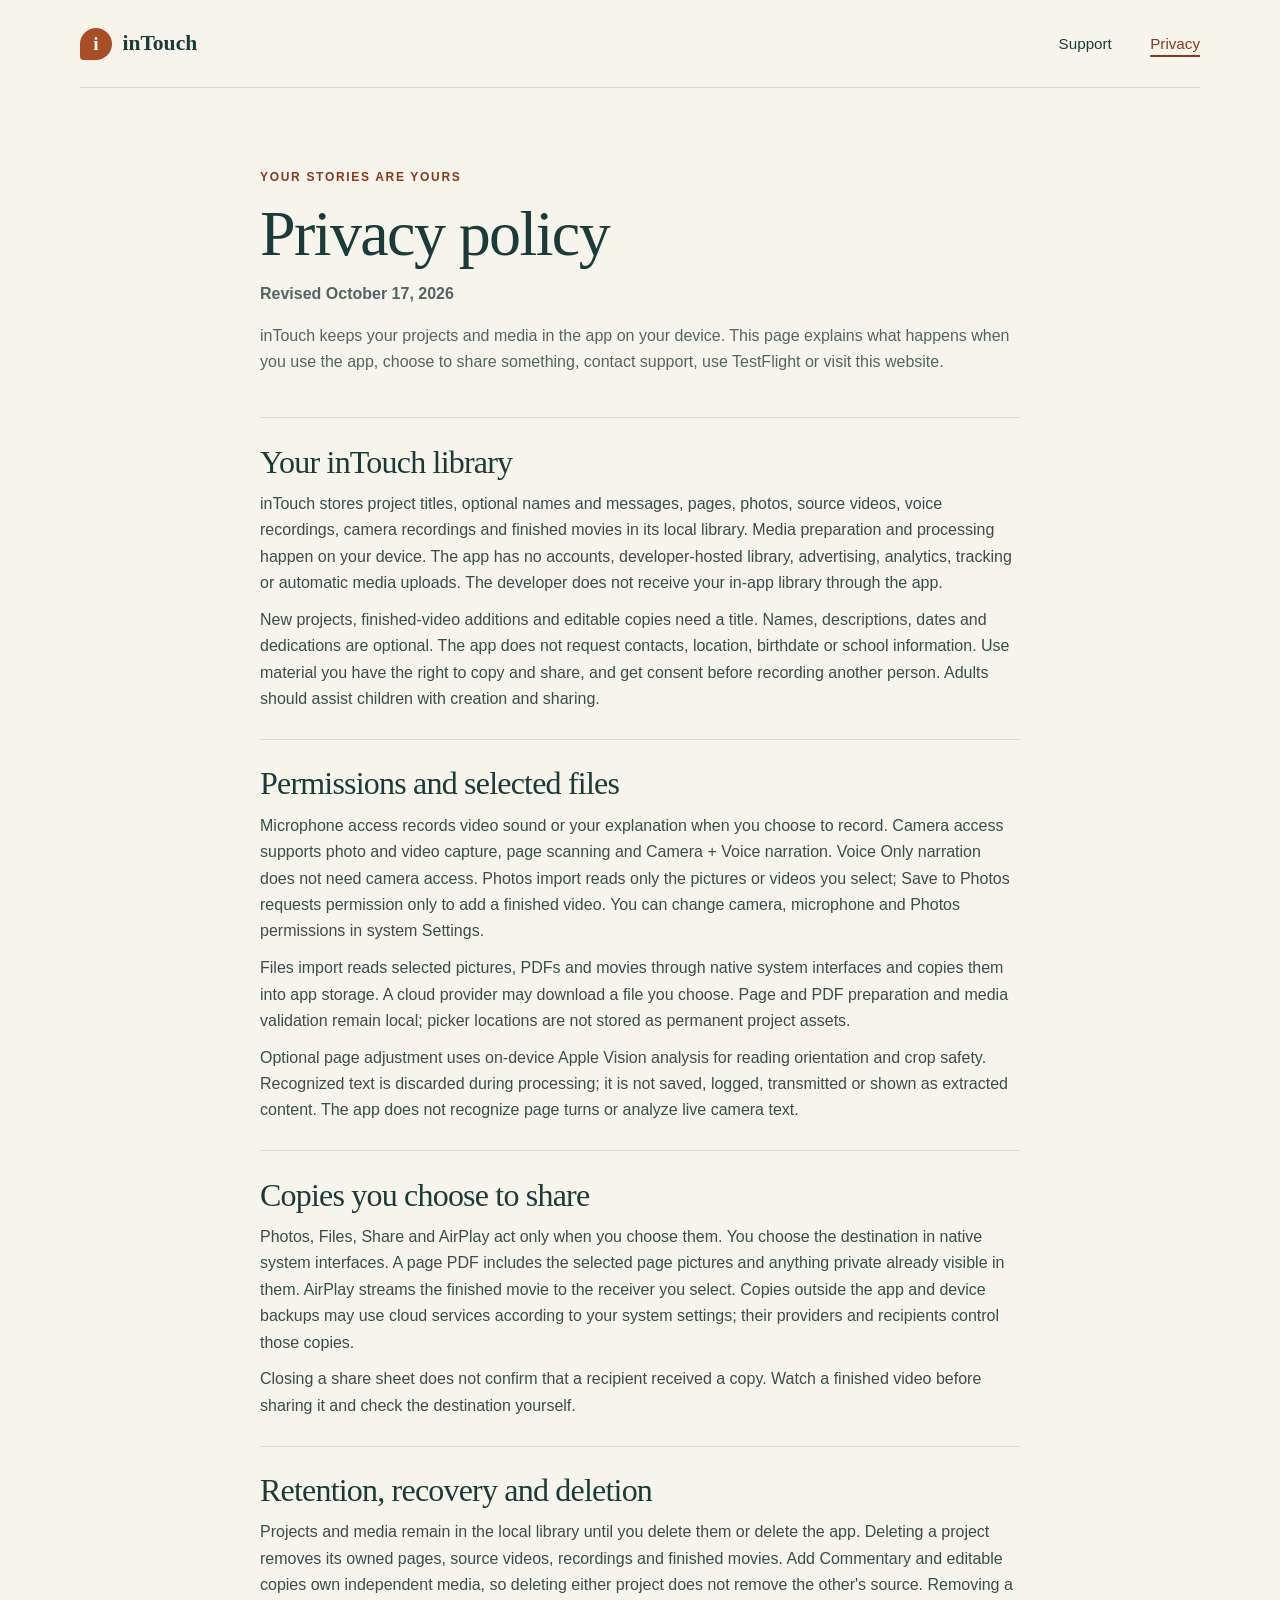
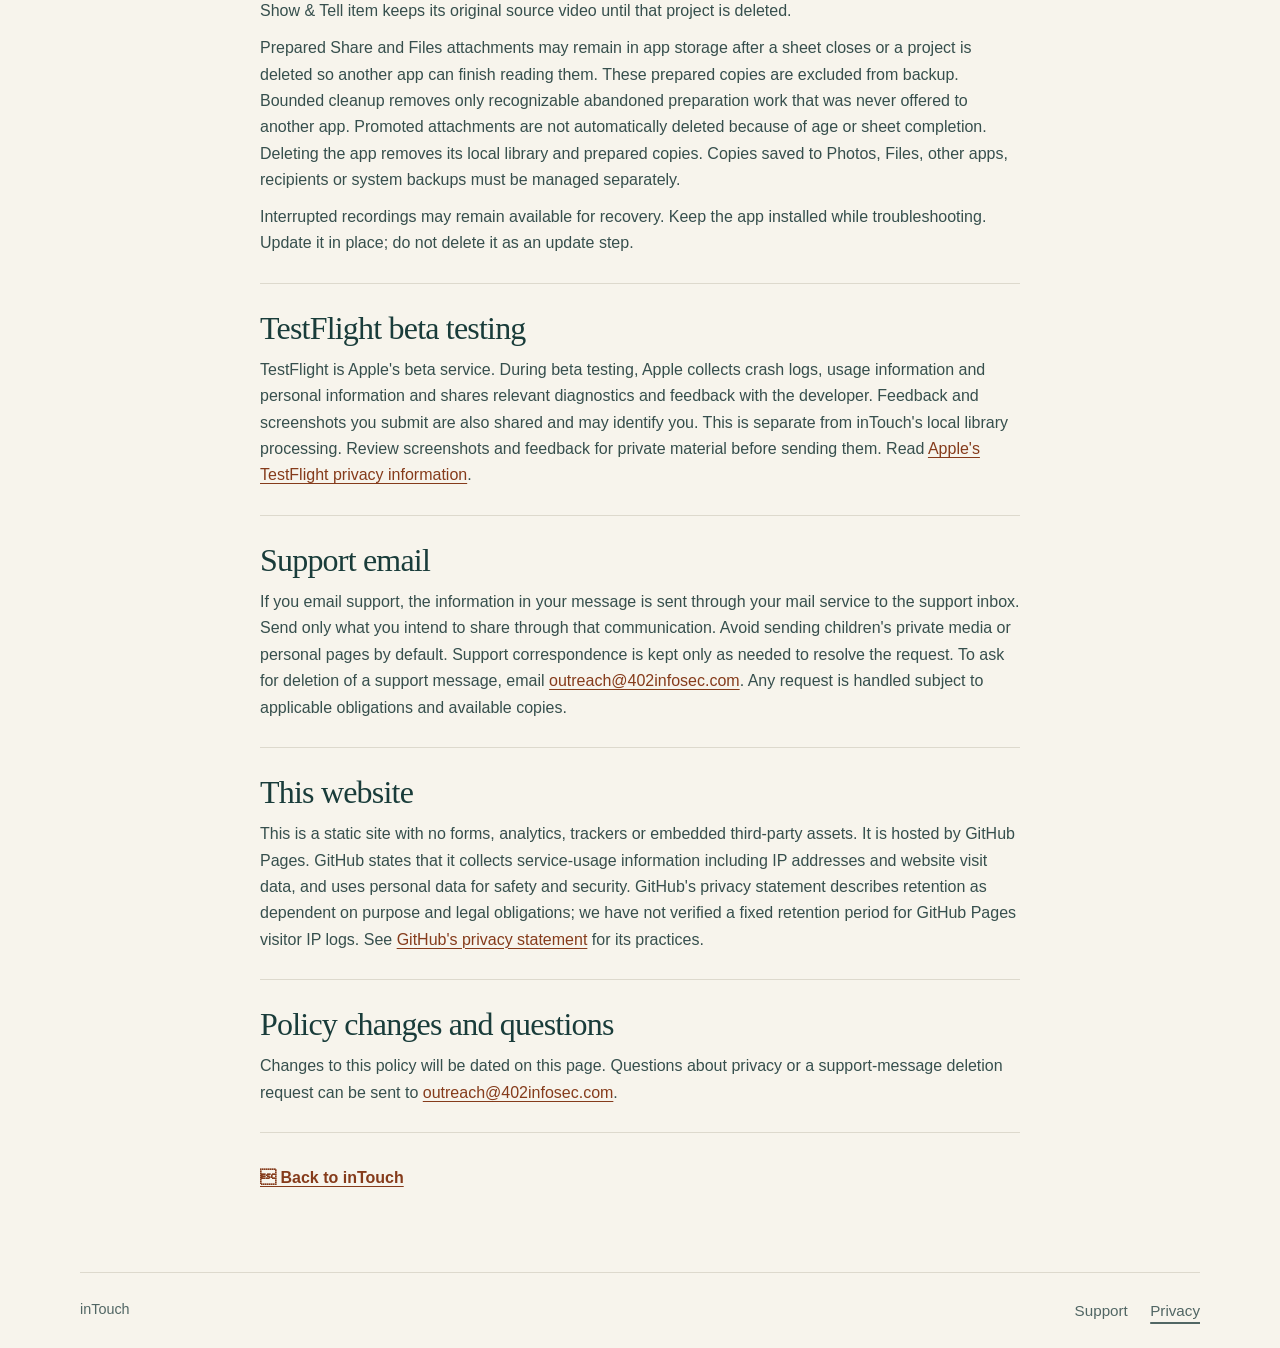
==== privacy.html @ ac37c0ee "Prepare inTouch support and privacy website" ====
<!doctype html>
<html lang="en">
<head>
  <meta charset="utf-8">
  <meta name="viewport" content="width=device-width, initial-scale=1">
  <meta name="theme-color" content="#f7f4ec">
  <meta name="description" content="How inTouch handles your on-device library, sharing choices, TestFlight feedback, support email and this website.">
  <title>Privacy - inTouch</title>
  <link rel="stylesheet" href="./styles.css">
</head>
<body>
  <a class="skip-link" href="#main">Skip to content</a>
  <header class="site-header">
    <a class="wordmark" href="./index.html" aria-label="inTouch home"><span class="mark" aria-hidden="true">i</span> inTouch</a>
    <nav aria-label="Main navigation"><a href="./support.html">Support</a><a href="./privacy.html" aria-current="page">Privacy</a></nav>
  </header>
  <main id="main" class="document">
    <div class="document-heading">
      <p class="eyebrow">Your stories are yours</p>
      <h1>Privacy policy</h1>
      <p class="lede">Revised October 17, 2026</p>
      <p>inTouch keeps your projects and media in the app on your device. This page explains what happens when you use the app, choose to share something, contact support, use TestFlight or visit this website.</p>
    </div>

    <section>
      <h2>Your inTouch library</h2>
      <p>inTouch stores project titles, optional names and messages, pages, photos, source videos, voice recordings, camera recordings and finished movies in its local library. Media preparation and processing happen on your device. The app has no accounts, developer-hosted library, advertising, analytics, tracking or automatic media uploads. The developer does not receive your in-app library through the app.</p>
      <p>New projects, finished-video additions and editable copies need a title. Names, descriptions, dates and dedications are optional. The app does not request contacts, location, birthdate or school information. Use material you have the right to copy and share, and get consent before recording another person. Adults should assist children with creation and sharing.</p>
    </section>

    <section>
      <h2>Permissions and selected files</h2>
      <p>Microphone access records video sound or your explanation when you choose to record. Camera access supports photo and video capture, page scanning and Camera + Voice narration. Voice Only narration does not need camera access. Photos import reads only the pictures or videos you select; Save to Photos requests permission only to add a finished video. You can change camera, microphone and Photos permissions in system Settings.</p>
      <p>Files import reads selected pictures, PDFs and movies through native system interfaces and copies them into app storage. A cloud provider may download a file you choose. Page and PDF preparation and media validation remain local; picker locations are not stored as permanent project assets.</p>
      <p>Optional page adjustment uses on-device Apple Vision analysis for reading orientation and crop safety. Recognized text is discarded during processing; it is not saved, logged, transmitted or shown as extracted content. The app does not recognize page turns or analyze live camera text.</p>
    </section>

    <section>
      <h2>Copies you choose to share</h2>
      <p>Photos, Files, Share and AirPlay act only when you choose them. You choose the destination in native system interfaces. A page PDF includes the selected page pictures and anything private already visible in them. AirPlay streams the finished movie to the receiver you select. Copies outside the app and device backups may use cloud services according to your system settings; their providers and recipients control those copies.</p>
      <p>Closing a share sheet does not confirm that a recipient received a copy. Watch a finished video before sharing it and check the destination yourself.</p>
    </section>

    <section>
      <h2>Retention, recovery and deletion</h2>
      <p>Projects and media remain in the local library until you delete them or delete the app. Deleting a project removes its owned pages, source videos, recordings and finished movies. Add Commentary and editable copies own independent media, so deleting either project does not remove the other's source. Removing a Show &amp; Tell item keeps its original source video until that project is deleted.</p>
      <p>Prepared Share and Files attachments may remain in app storage after a sheet closes or a project is deleted so another app can finish reading them. These prepared copies are excluded from backup. Bounded cleanup removes only recognizable abandoned preparation work that was never offered to another app. Promoted attachments are not automatically deleted because of age or sheet completion. Deleting the app removes its local library and prepared copies. Copies saved to Photos, Files, other apps, recipients or system backups must be managed separately.</p>
      <p>Interrupted recordings may remain available for recovery. Keep the app installed while troubleshooting. Update it in place; do not delete it as an update step.</p>
    </section>

    <section>
      <h2>TestFlight beta testing</h2>
      <p>TestFlight is Apple's beta service. During beta testing, Apple collects crash logs, usage information and personal information and shares relevant diagnostics and feedback with the developer. Feedback and screenshots you submit are also shared and may identify you. This is separate from inTouch's local library processing. Review screenshots and feedback for private material before sending them. Read <a href="https://www.apple.com/legal/privacy/data/en/test-flight/" rel="noreferrer">Apple's TestFlight privacy information</a>.</p>
    </section>

    <section>
      <h2>Support email</h2>
      <p>If you email support, the information in your message is sent through your mail service to the support inbox. Send only what you intend to share through that communication. Avoid sending children's private media or personal pages by default. Support correspondence is kept only as needed to resolve the request. To ask for deletion of a support message, email <a href="mailto:outreach@402infosec.com">outreach@402infosec.com</a>. Any request is handled subject to applicable obligations and available copies.</p>
    </section>

    <section>
      <h2>This website</h2>
      <p>This is a static site with no forms, analytics, trackers or embedded third-party assets. It is hosted by GitHub Pages. GitHub states that it collects service-usage information including IP addresses and website visit data, and uses personal data for safety and security. GitHub's privacy statement describes retention as dependent on purpose and legal obligations; we have not verified a fixed retention period for GitHub Pages visitor IP logs. See <a href="https://docs.github.com/en/site-policy/privacy-policies/github-general-privacy-statement" rel="noreferrer">GitHub's privacy statement</a> for its practices.</p>
    </section>

    <section>
      <h2>Policy changes and questions</h2>
      <p>Changes to this policy will be dated on this page. Questions about privacy or a support-message deletion request can be sent to <a href="mailto:outreach@402infosec.com">outreach@402infosec.com</a>.</p>
    </section>
    <p class="back-link"><a href="./index.html"> Back to inTouch</a></p>
  </main>
  <footer class="site-footer"><span>inTouch</span><nav aria-label="Footer navigation"><a href="./support.html">Support</a><a href="./privacy.html" aria-current="page">Privacy</a></nav></footer>
</body>
</html>
---- styles.css ----
:root {
  color-scheme: light;
  --ink: #193c3a;
  --muted: #516664;
  --paper: #f7f4ec;
  --white: #fffefa;
  --orange: #a94d25;
  --orange-dark: #853b1b;
  --line: #ddd9cd;
  --sage: #dce8dc;
  --serif: Georgia, "Times New Roman", serif;
  font-family: -apple-system, BlinkMacSystemFont, "Segoe UI", sans-serif;
  font-size: 16px;
  line-height: 1.65;
  color: var(--ink);
  background: var(--paper);
}

* { box-sizing: border-box; }
html { scroll-behavior: smooth; }
body { margin: 0; min-width: 320px; }
a { color: var(--orange-dark); text-decoration-thickness: .08em; text-underline-offset: .18em; }
a:hover { color: #652d15; }
a:focus-visible { outline: 3px solid #125b58; outline-offset: 4px; border-radius: 2px; }
.skip-link { position: absolute; z-index: 5; top: .75rem; left: .75rem; transform: translateY(-160%); padding: .6rem .85rem; color: white; background: var(--ink); border-radius: .35rem; }
.skip-link:focus { transform: translateY(0); color: white; }
.site-header, .site-footer { display: flex; align-items: center; justify-content: space-between; gap: 1rem; width: min(100% - 3rem, 1120px); margin: 0 auto; }
.site-header { min-height: 88px; border-bottom: 1px solid var(--line); }
.wordmark { display: inline-flex; align-items: center; gap: .65rem; color: var(--ink); font-family: var(--serif); font-size: 1.35rem; font-weight: 700; text-decoration: none; }
.mark { display: inline-grid; width: 2rem; height: 2rem; place-items: center; border-radius: 50% 50% 50% 12%; color: white; background: var(--orange); font-family: var(--serif); font-size: 1.2rem; }
nav { display: flex; align-items: center; gap: clamp(1rem, 4vw, 2.4rem); }
nav a { color: var(--ink); font-size: .95rem; text-decoration: none; }
nav a:hover, nav a[aria-current="page"] { color: var(--orange-dark); text-decoration: underline; text-decoration-thickness: 2px; text-underline-offset: .4rem; }
.hero { display: grid; grid-template-columns: minmax(0, 1fr) minmax(250px, .72fr); align-items: center; gap: clamp(2rem, 7vw, 5.5rem); width: min(100% - 3rem, 1060px); margin: 0 auto; padding: clamp(3.5rem, 8vw, 7rem) 0 5rem; }
.hero > .eyebrow, .hero h1, .hero-copy, .actions { grid-column: 1; }
.eyebrow { margin: 0 0 .7rem; color: var(--orange-dark); font-size: .75rem; font-weight: 750; letter-spacing: .14em; text-transform: uppercase; }
h1, h2 { margin-top: 0; color: var(--ink); font-family: var(--serif); font-weight: 500; letter-spacing: -.025em; line-height: 1.1; }
.hero h1 { margin: 0; font-size: clamp(2.9rem, 6.5vw, 5.25rem); }
.hero-copy { max-width: 34rem; margin: 1.35rem 0 0; color: var(--muted); font-size: clamp(1.08rem, 2vw, 1.28rem); }
.actions { display: flex; flex-wrap: wrap; gap: .85rem; margin-top: 1.8rem; }
.button { display: inline-flex; min-height: 48px; align-items: center; justify-content: center; padding: .7rem 1.15rem; border: 1px solid transparent; border-radius: 999px; font-weight: 700; line-height: 1.3; text-align: center; text-decoration: none; }
.button-primary { color: white; background: var(--orange-dark); }
.button-primary:hover { color: white; background: #652d15; }
.button-secondary { color: var(--ink); border-color: #8c9b8e; background: transparent; }
.button-secondary:hover { color: var(--ink); background: var(--sage); }
.story-card { position: relative; grid-column: 2; grid-row: 1 / span 4; min-height: 360px; overflow: hidden; border: 1px solid #d5ddcd; border-radius: 45% 45% 1.3rem 1.3rem; background: linear-gradient(155deg, #f8dfaf 0%, #eed2ab 50%, #d7e3d6 100%); }
.sun { position: absolute; top: 16%; right: 19%; width: 72px; height: 72px; border-radius: 50%; background: #e9965c; }
.hill { position: absolute; right: -15%; bottom: -3%; left: -15%; height: 55%; border-radius: 50% 50% 0 0 / 30% 30% 0 0; }
.hill-back { bottom: 8%; left: 18%; background: #99b69e; transform: rotate(-10deg); }
.hill-front { background: #527c71; transform: rotate(9deg); }
.card-caption { position: absolute; right: 1rem; bottom: 1.1rem; left: 1rem; z-index: 1; color: white; font-family: var(--serif); font-size: 1.2rem; text-align: center; text-shadow: 0 1px 8px #183f3a; }
.home-details { display: grid; grid-template-columns: .8fr 1fr; gap: 2.5rem; padding: 3.8rem max(1.5rem, calc((100% - 1000px) / 2)); background: var(--white); }
.home-details h2 { max-width: 19ch; margin-bottom: 0; font-size: clamp(1.9rem, 3.7vw, 3rem); }
.home-details > p { max-width: 38rem; margin: 0; align-self: center; color: var(--muted); }
.contact-band { display: flex; align-items: center; justify-content: space-between; gap: 1rem; width: min(100% - 3rem, 1000px); margin: 0 auto; padding: 2.2rem 0; }
.contact-band p { margin: 0; font-family: var(--serif); font-size: 1.45rem; }
.contact-band a { font-weight: 700; }
.site-footer { min-height: 76px; border-top: 1px solid var(--line); color: var(--muted); font-size: .9rem; }
.site-footer nav { gap: 1.4rem; }
.site-footer nav a { color: var(--muted); }
.document { width: min(100% - 3rem, 760px); margin: 0 auto; padding: clamp(2.6rem, 7vw, 5rem) 0 4rem; }
.document-heading { padding-bottom: 1.6rem; border-bottom: 1px solid var(--line); }
.document h1 { margin-bottom: .7rem; font-size: clamp(2.6rem, 7vw, 4rem); }
.document-heading > p:not(.eyebrow) { max-width: 55rem; color: var(--muted); }
.document-heading .lede { margin: 0 0 .9rem; color: var(--orange-dark); font-size: 1rem; font-weight: 700; }
.document section { padding: 1.65rem 0; border-bottom: 1px solid var(--line); }
.document section h2 { margin-bottom: .7rem; font-size: clamp(1.55rem, 4vw, 2rem); }
.document section p { margin: .65rem 0 0; color: #364f4d; }
.document section p:first-of-type { margin-top: 0; }
.document li { color: #364f4d; }
.steps, .help-list, .limit-list { margin: 1rem 0 0; padding-left: 1.35rem; }
.steps { display: grid; gap: .85rem; padding: 0; list-style: none; counter-reset: steps; }
.steps li { display: grid; grid-template-columns: 2rem 1fr; gap: .8rem; align-items: start; }
.steps li::before { counter-increment: steps; content: counter(steps); display: grid; width: 2rem; height: 2rem; place-items: center; border-radius: 50%; color: var(--ink); background: var(--sage); font-weight: 750; }
.help-list li, .limit-list li { margin: 0 0 .8rem; padding-left: .2rem; }
.contact-card { margin-top: 2rem; padding: clamp(1.25rem, 4vw, 2.2rem); border: 1px solid #d3ded1; border-radius: 1rem; background: var(--white); }
.contact-card h2 { margin-bottom: .6rem; }
.contact-card .button { margin-top: 1.25rem; }
.contact-card .privacy-note { margin-top: 1.2rem; font-size: .95rem; }
.back-link { margin-top: 2rem; font-weight: 700; }

@media (max-width: 700px) {
  .site-header, .site-footer { width: min(100% - 2rem, 1120px); min-height: 72px; }
  .hero { grid-template-columns: 1fr; gap: 0; width: min(100% - 2rem, 600px); padding: 3.2rem 0 3.5rem; }
  .hero h1 { font-size: clamp(2.8rem, 13vw, 4.2rem); }
  .story-card { grid-column: 1; grid-row: auto; min-height: 230px; margin: 2.5rem auto 0; width: min(100%, 390px); border-radius: 45% 45% 1rem 1rem; }
  .home-details { grid-template-columns: 1fr; gap: 1rem; padding: 2.6rem 1rem; }
  .contact-band { align-items: flex-start; flex-direction: column; width: min(100% - 2rem, 600px); padding: 1.6rem 0; }
  .document { width: min(100% - 2rem, 760px); padding-top: 2.6rem; }
  .document section { padding: 1.35rem 0; }
}

@media (max-width: 380px) {
  .wordmark { gap: .45rem; font-size: 1.2rem; }
  .site-header nav { gap: .9rem; }
  .site-header nav a { font-size: .9rem; }
  .actions { align-items: stretch; flex-direction: column; }
  .button { width: 100%; }
}

@media (prefers-reduced-motion: reduce) {
  html { scroll-behavior: auto; }
}
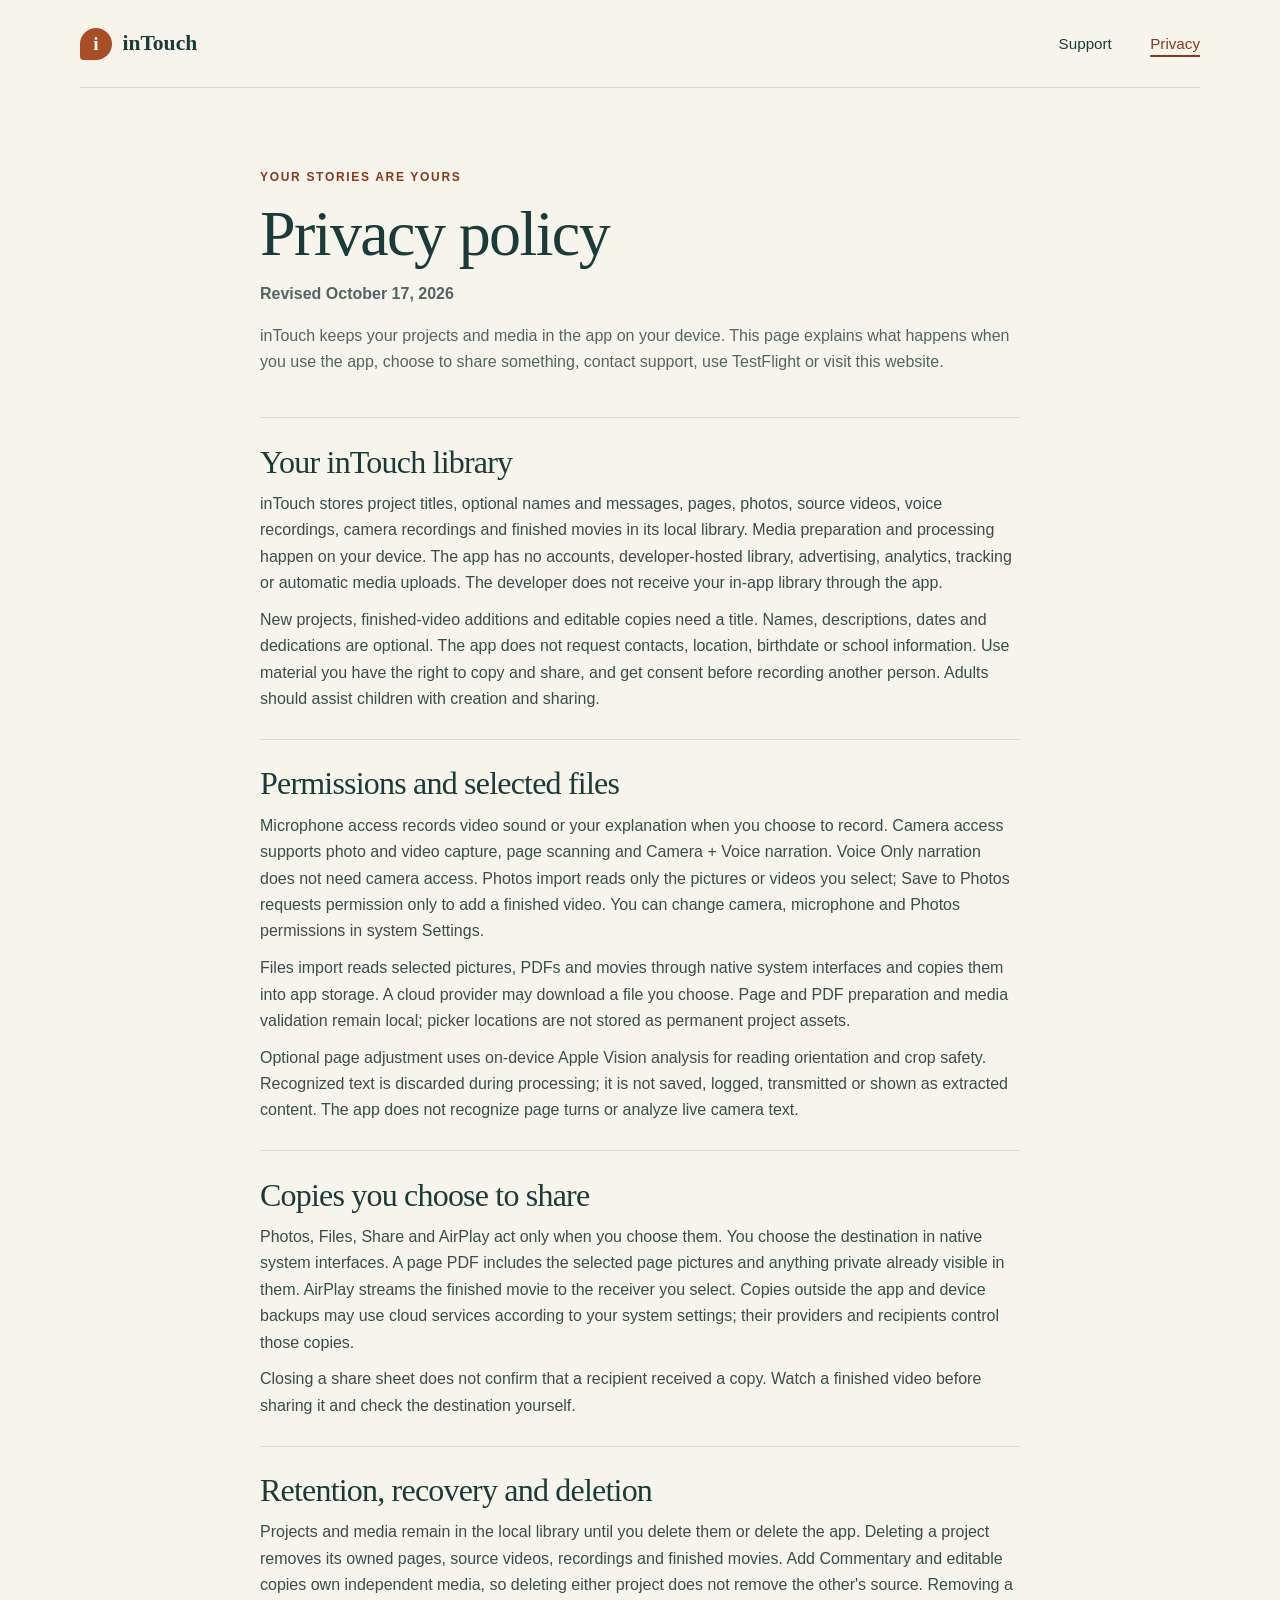
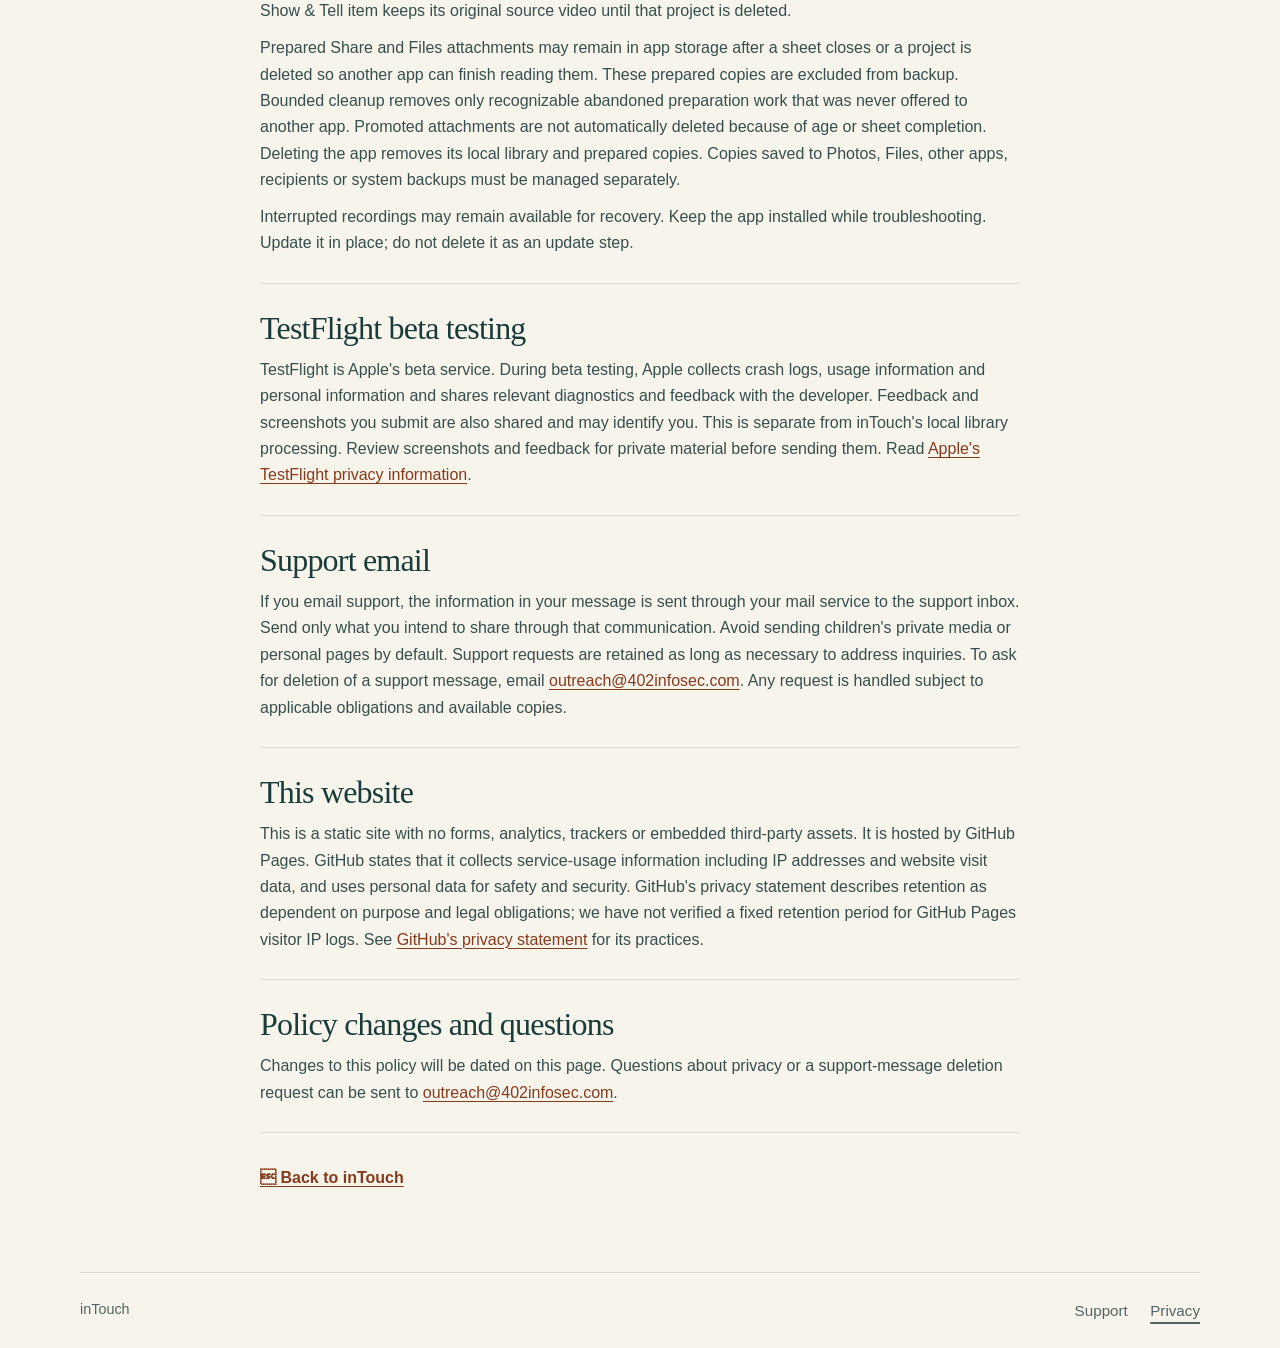
==== commit cc2e65b3: "Clarify inTouch support retention" ====
--- a/privacy.html
+++ b/privacy.html
@@ -55,7 +55,7 @@
 
     <section>
       <h2>Support email</h2>
-      <p>If you email support, the information in your message is sent through your mail service to the support inbox. Send only what you intend to share through that communication. Avoid sending children's private media or personal pages by default. Support correspondence is kept only as needed to resolve the request. To ask for deletion of a support message, email <a href="mailto:outreach@402infosec.com">outreach@402infosec.com</a>. Any request is handled subject to applicable obligations and available copies.</p>
+      <p>If you email support, the information in your message is sent through your mail service to the support inbox. Send only what you intend to share through that communication. Avoid sending children's private media or personal pages by default. Support requests are retained as long as necessary to address inquiries. To ask for deletion of a support message, email <a href="mailto:outreach@402infosec.com">outreach@402infosec.com</a>. Any request is handled subject to applicable obligations and available copies.</p>
     </section>
 
     <section>
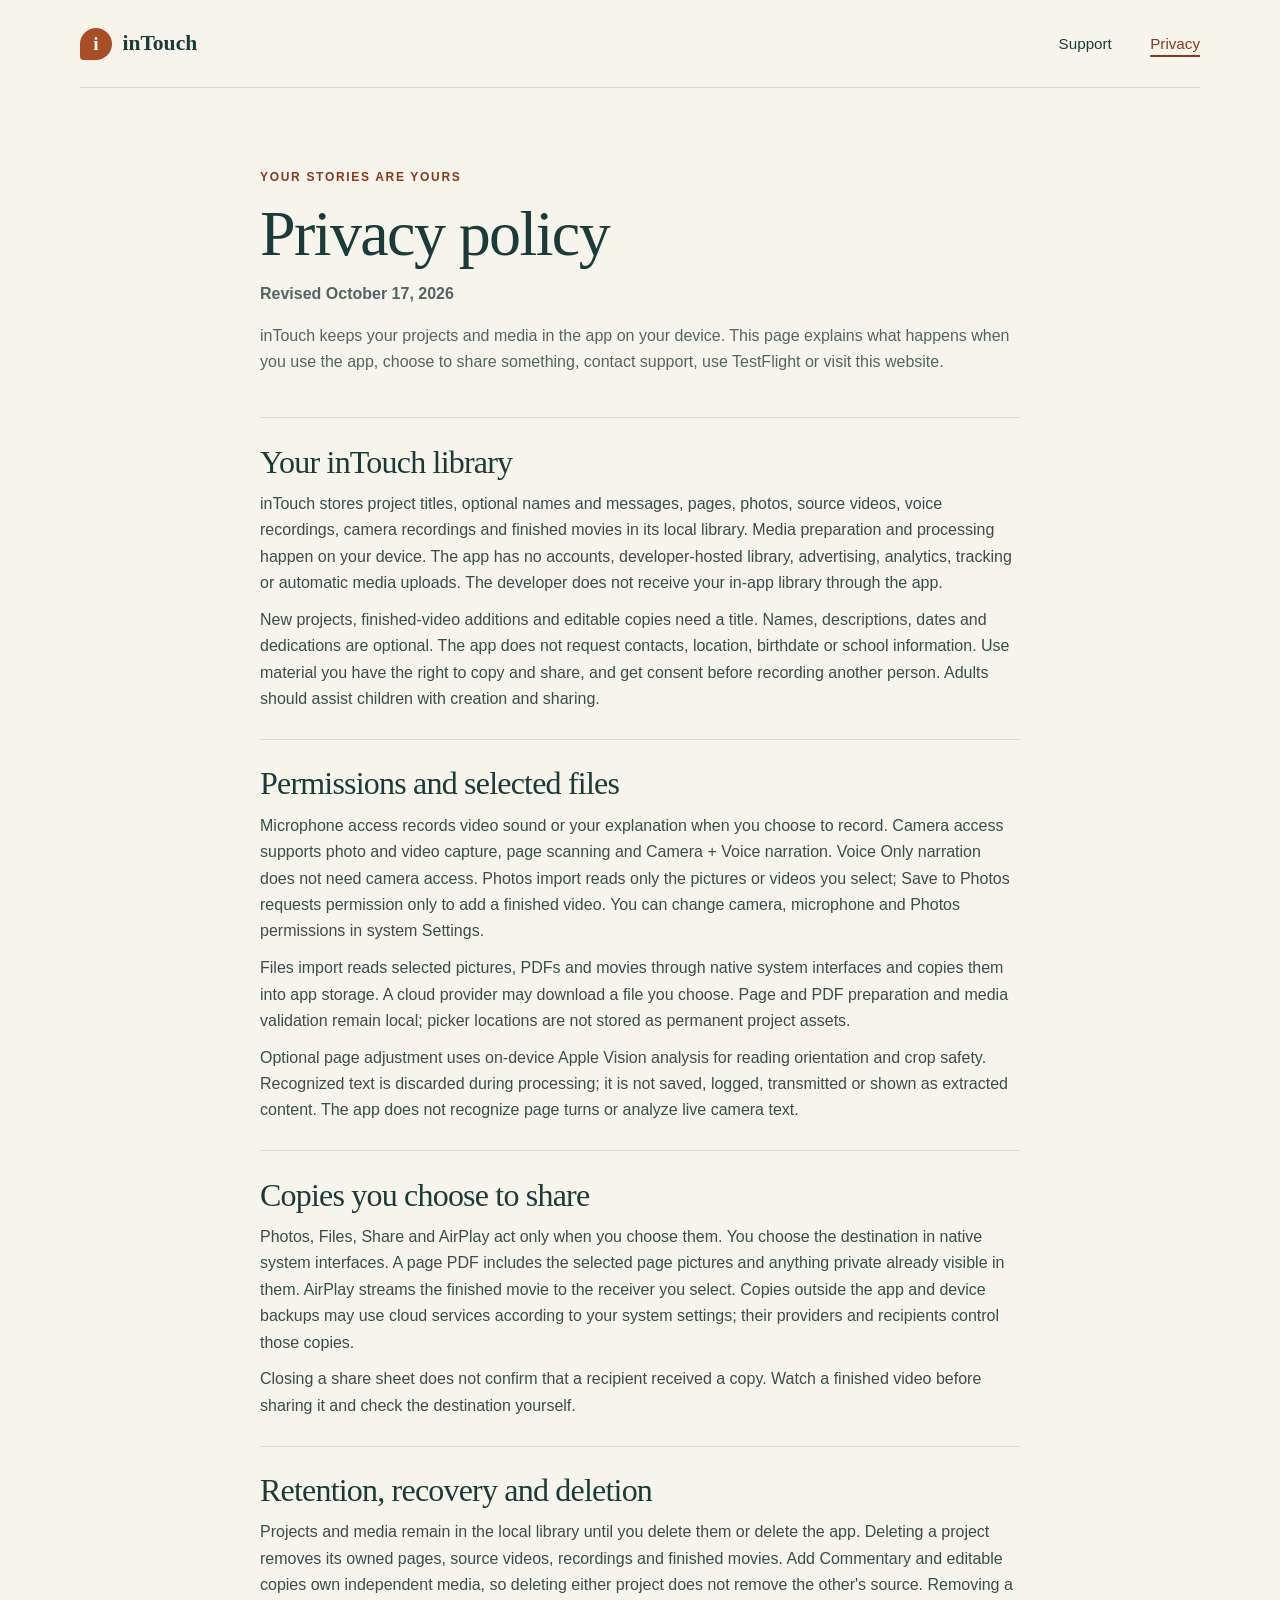
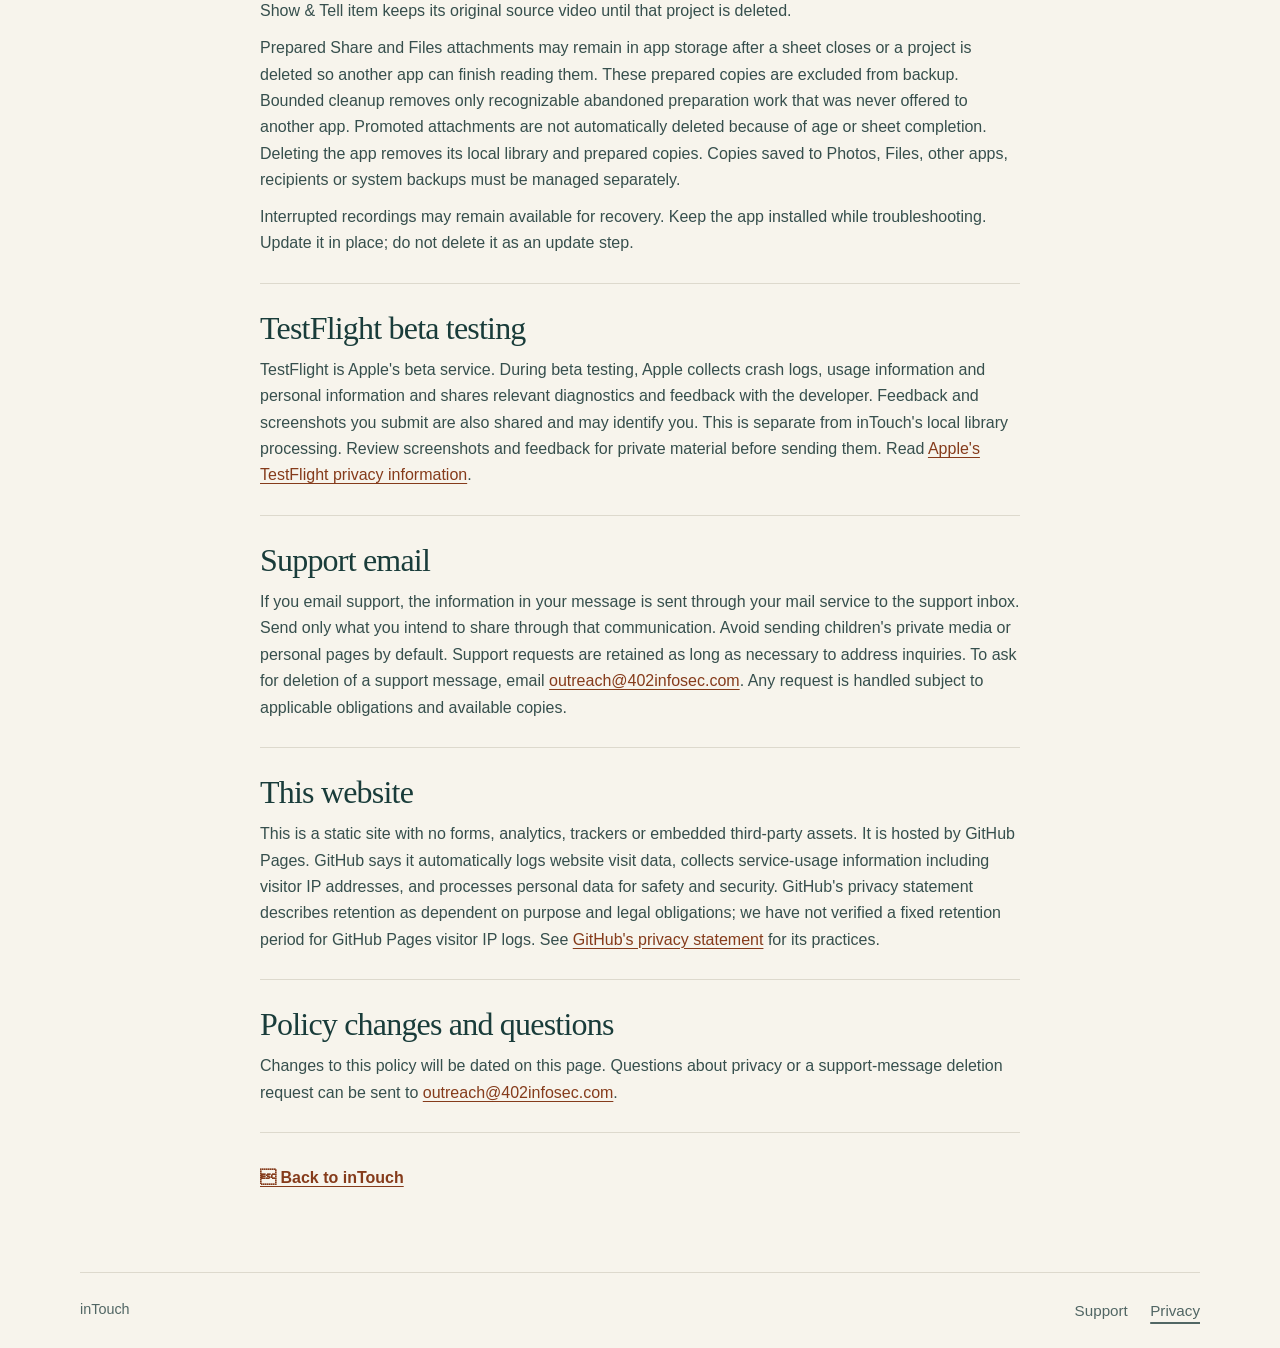
==== commit 5812f648: "Clarify GitHub Pages visitor logging" ====
--- a/privacy.html
+++ b/privacy.html
@@ -60,7 +60,7 @@
 
     <section>
       <h2>This website</h2>
-      <p>This is a static site with no forms, analytics, trackers or embedded third-party assets. It is hosted by GitHub Pages. GitHub states that it collects service-usage information including IP addresses and website visit data, and uses personal data for safety and security. GitHub's privacy statement describes retention as dependent on purpose and legal obligations; we have not verified a fixed retention period for GitHub Pages visitor IP logs. See <a href="https://docs.github.com/en/site-policy/privacy-policies/github-general-privacy-statement" rel="noreferrer">GitHub's privacy statement</a> for its practices.</p>
+      <p>This is a static site with no forms, analytics, trackers or embedded third-party assets. It is hosted by GitHub Pages. GitHub says it automatically logs website visit data, collects service-usage information including visitor IP addresses, and processes personal data for safety and security. GitHub's privacy statement describes retention as dependent on purpose and legal obligations; we have not verified a fixed retention period for GitHub Pages visitor IP logs. See <a href="https://docs.github.com/en/site-policy/privacy-policies/github-general-privacy-statement" rel="noreferrer">GitHub's privacy statement</a> for its practices.</p>
     </section>
 
     <section>
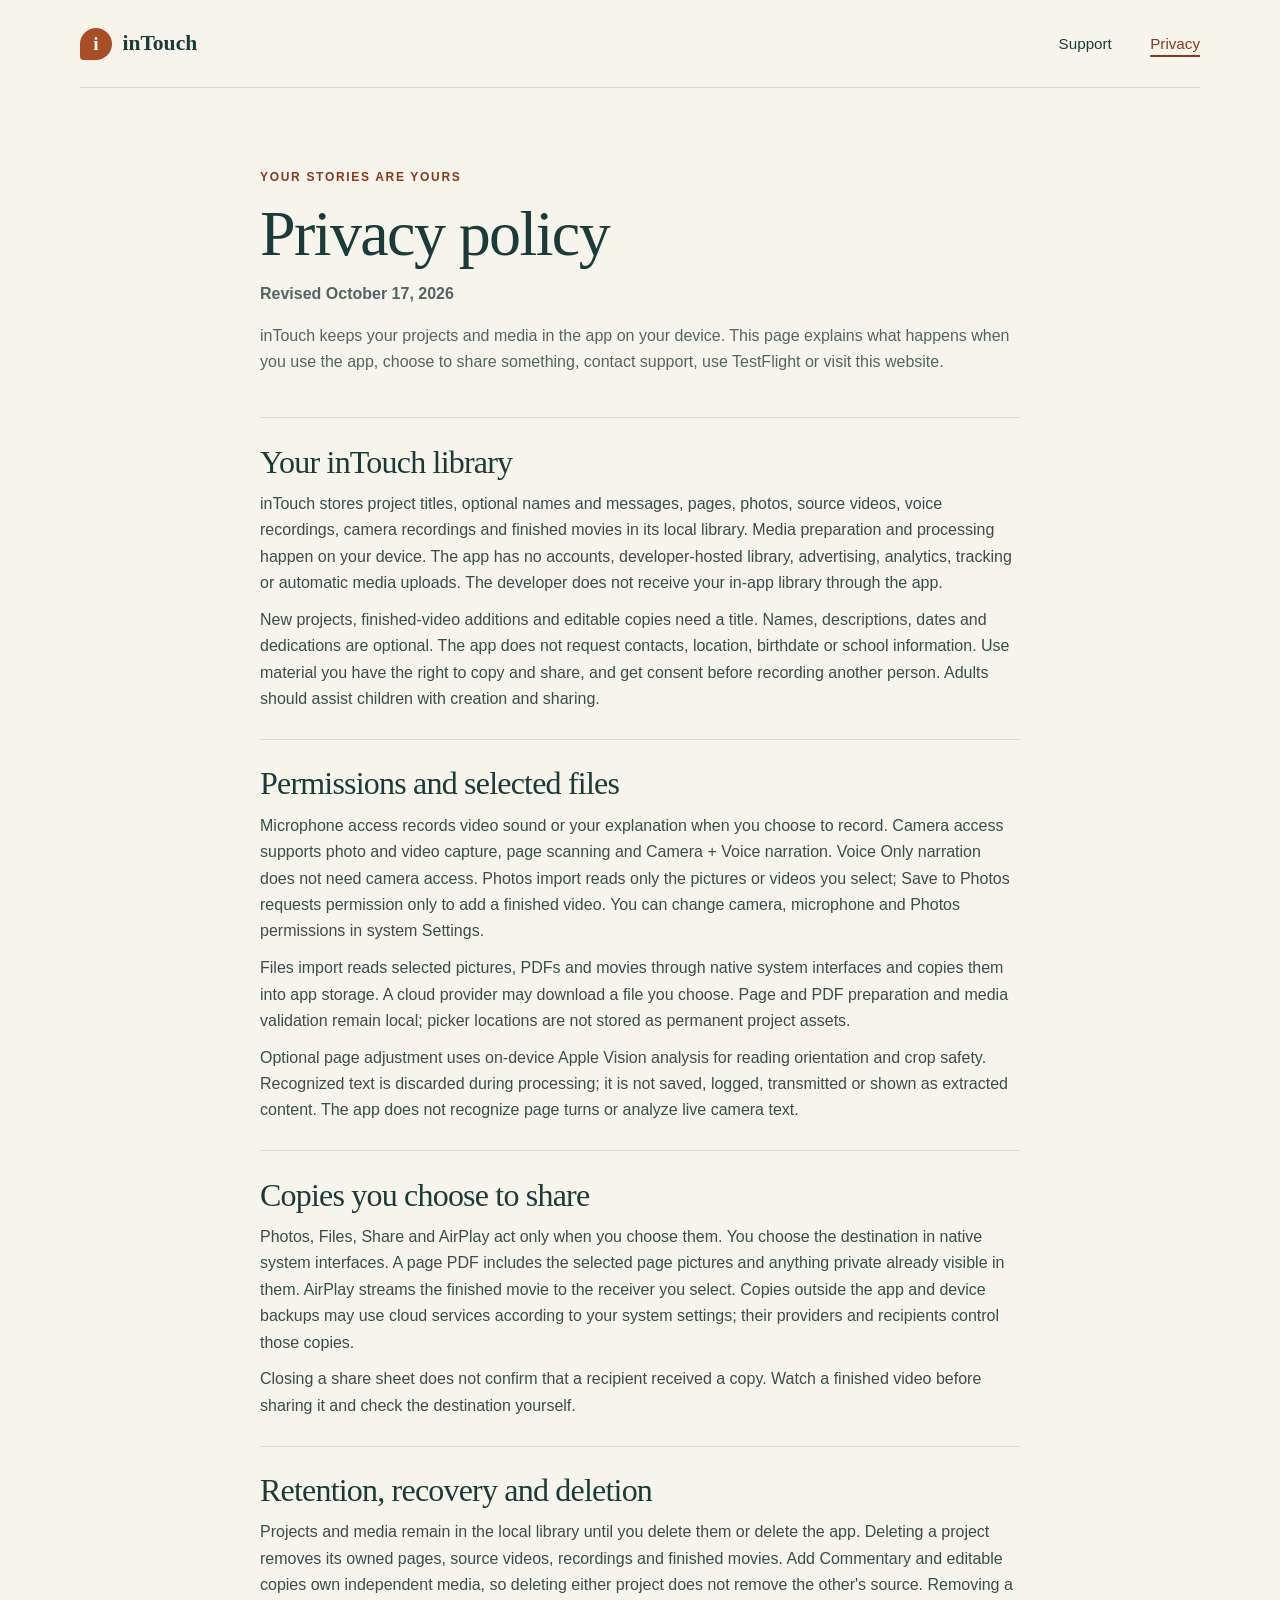
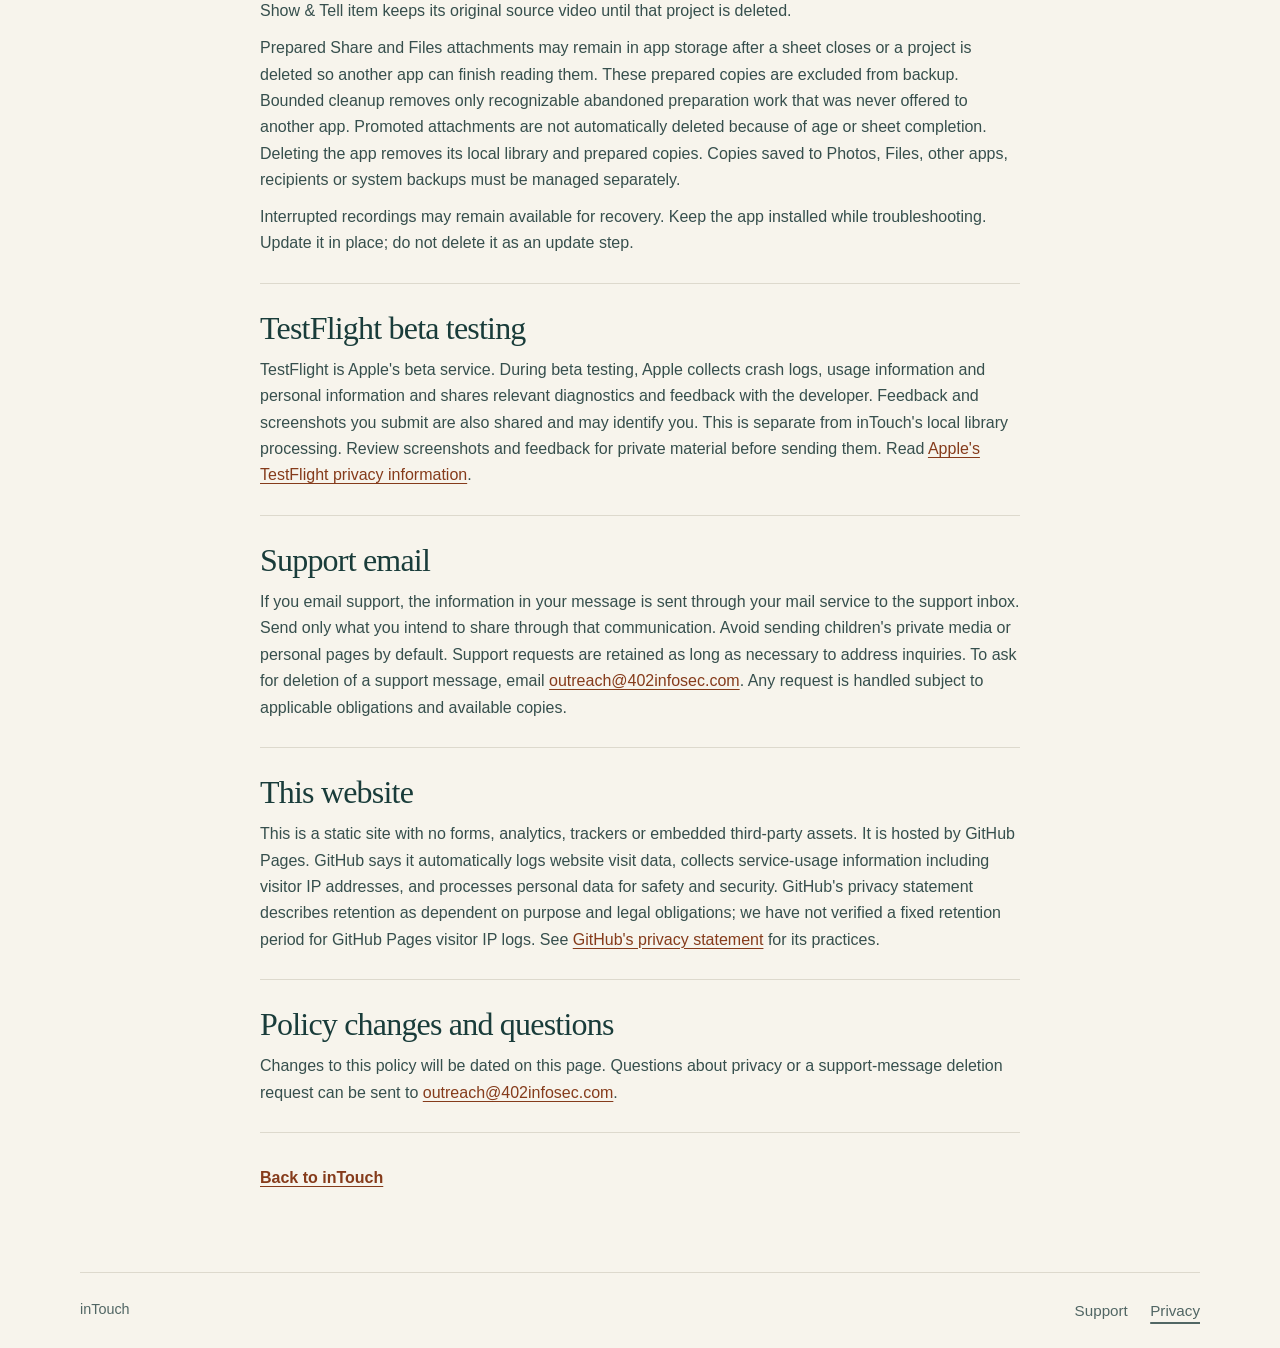
==== commit 8a916c01: "Clean support page navigation text" ====
--- a/privacy.html
+++ b/privacy.html
@@ -67,7 +67,7 @@
       <h2>Policy changes and questions</h2>
       <p>Changes to this policy will be dated on this page. Questions about privacy or a support-message deletion request can be sent to <a href="mailto:outreach@402infosec.com">outreach@402infosec.com</a>.</p>
     </section>
-    <p class="back-link"><a href="./index.html"> Back to inTouch</a></p>
+    <p class="back-link"><a href="./index.html">Back to inTouch</a></p>
   </main>
   <footer class="site-footer"><span>inTouch</span><nav aria-label="Footer navigation"><a href="./support.html">Support</a><a href="./privacy.html" aria-current="page">Privacy</a></nav></footer>
 </body>
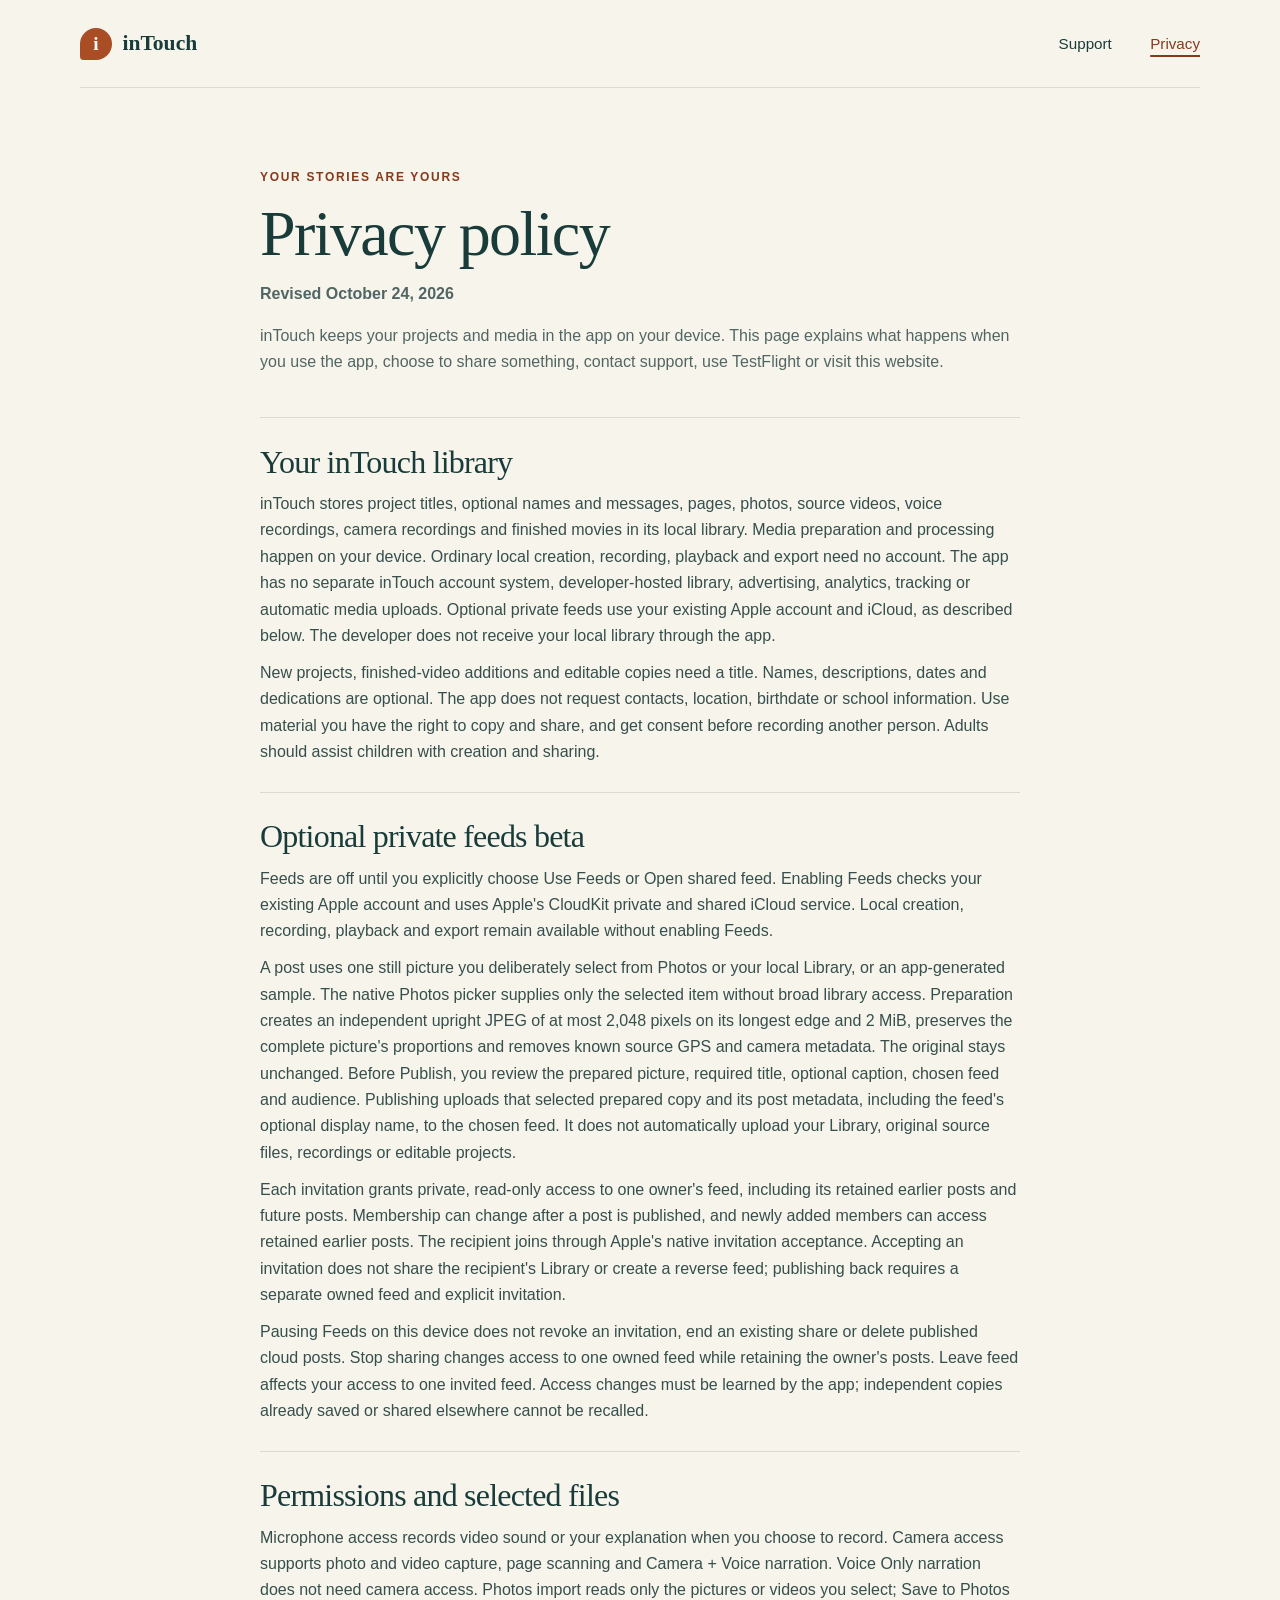
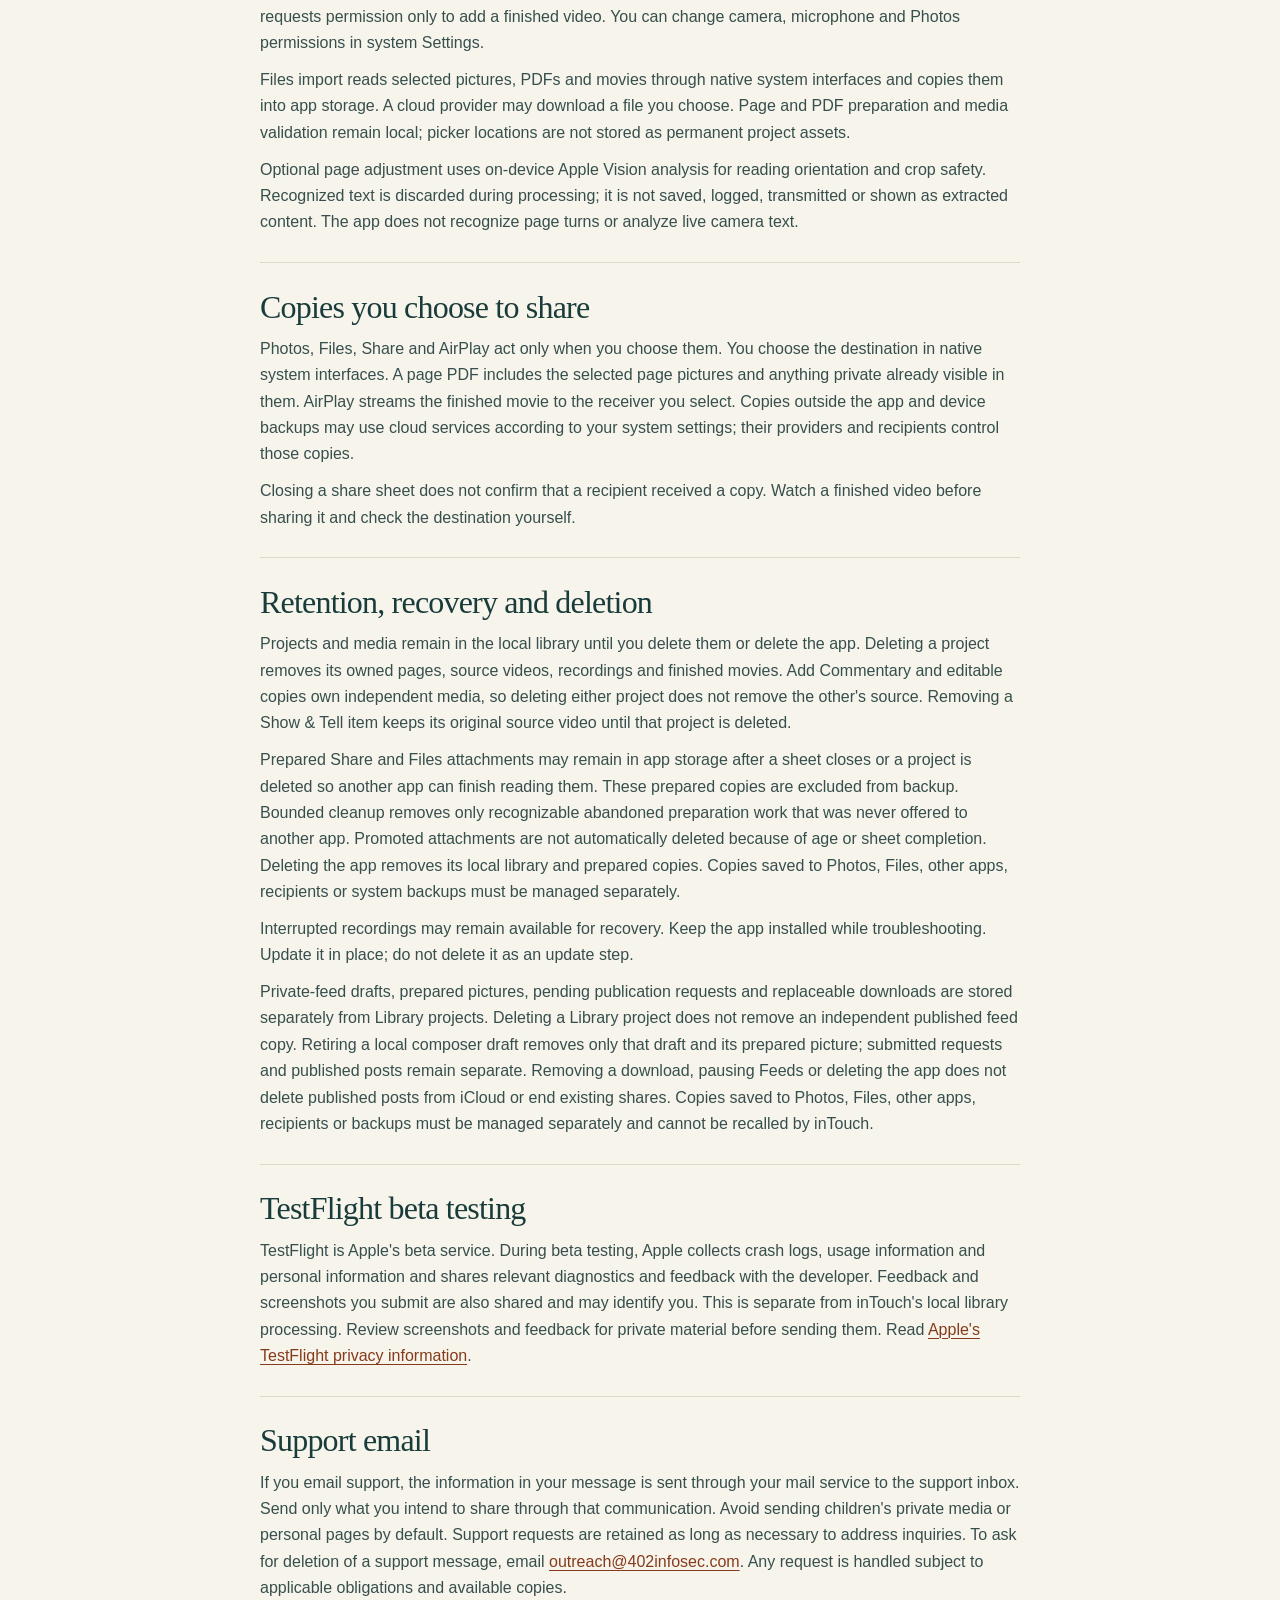
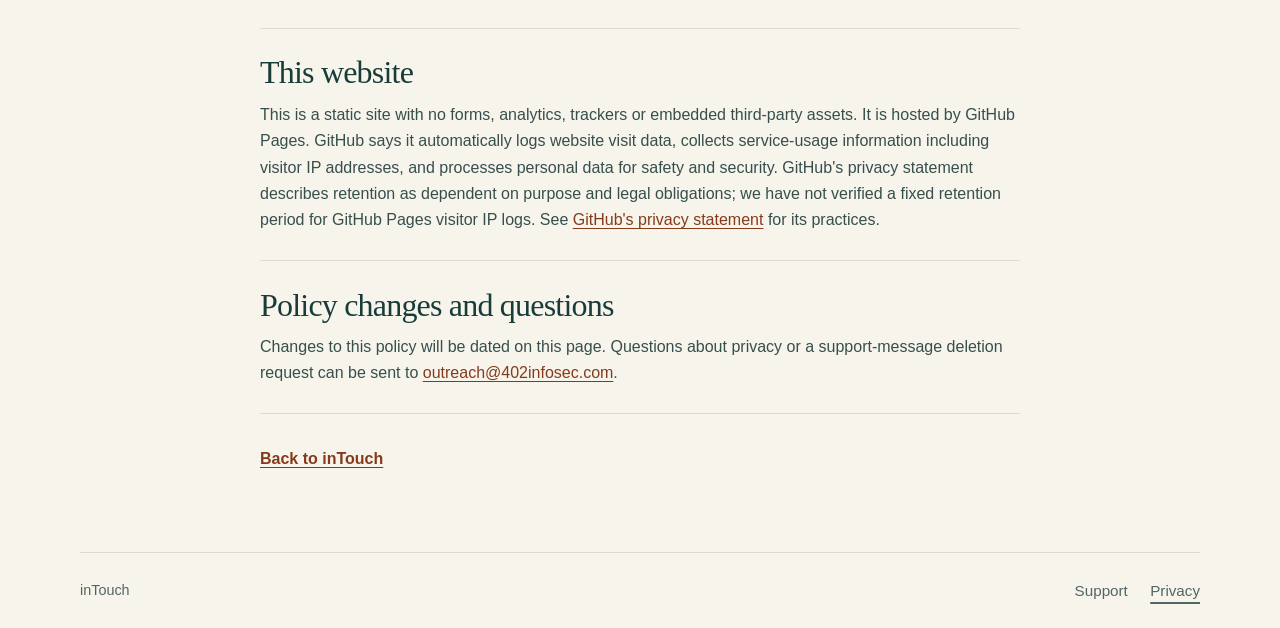
==== commit f663e814: "Explain optional private feeds and independent shared copies" ====
--- a/privacy.html
+++ b/privacy.html
@@ -18,14 +18,22 @@
     <div class="document-heading">
       <p class="eyebrow">Your stories are yours</p>
       <h1>Privacy policy</h1>
-      <p class="lede">Revised October 17, 2026</p>
+      <p class="lede">Revised October 24, 2026</p>
       <p>inTouch keeps your projects and media in the app on your device. This page explains what happens when you use the app, choose to share something, contact support, use TestFlight or visit this website.</p>
     </div>
 
     <section>
       <h2>Your inTouch library</h2>
-      <p>inTouch stores project titles, optional names and messages, pages, photos, source videos, voice recordings, camera recordings and finished movies in its local library. Media preparation and processing happen on your device. The app has no accounts, developer-hosted library, advertising, analytics, tracking or automatic media uploads. The developer does not receive your in-app library through the app.</p>
+      <p>inTouch stores project titles, optional names and messages, pages, photos, source videos, voice recordings, camera recordings and finished movies in its local library. Media preparation and processing happen on your device. Ordinary local creation, recording, playback and export need no account. The app has no separate inTouch account system, developer-hosted library, advertising, analytics, tracking or automatic media uploads. Optional private feeds use your existing Apple account and iCloud, as described below. The developer does not receive your local library through the app.</p>
       <p>New projects, finished-video additions and editable copies need a title. Names, descriptions, dates and dedications are optional. The app does not request contacts, location, birthdate or school information. Use material you have the right to copy and share, and get consent before recording another person. Adults should assist children with creation and sharing.</p>
+    </section>
+
+    <section>
+      <h2>Optional private feeds beta</h2>
+      <p>Feeds are off until you explicitly choose Use Feeds or Open shared feed. Enabling Feeds checks your existing Apple account and uses Apple's CloudKit private and shared iCloud service. Local creation, recording, playback and export remain available without enabling Feeds.</p>
+      <p>A post uses one still picture you deliberately select from Photos or your local Library, or an app-generated sample. The native Photos picker supplies only the selected item without broad library access. Preparation creates an independent upright JPEG of at most 2,048 pixels on its longest edge and 2 MiB, preserves the complete picture's proportions and removes known source GPS and camera metadata. The original stays unchanged. Before Publish, you review the prepared picture, required title, optional caption, chosen feed and audience. Publishing uploads that selected prepared copy and its post metadata, including the feed's optional display name, to the chosen feed. It does not automatically upload your Library, original source files, recordings or editable projects.</p>
+      <p>Each invitation grants private, read-only access to one owner's feed, including its retained earlier posts and future posts. Membership can change after a post is published, and newly added members can access retained earlier posts. The recipient joins through Apple's native invitation acceptance. Accepting an invitation does not share the recipient's Library or create a reverse feed; publishing back requires a separate owned feed and explicit invitation.</p>
+      <p>Pausing Feeds on this device does not revoke an invitation, end an existing share or delete published cloud posts. Stop sharing changes access to one owned feed while retaining the owner's posts. Leave feed affects your access to one invited feed. Access changes must be learned by the app; independent copies already saved or shared elsewhere cannot be recalled.</p>
     </section>
 
     <section>
@@ -46,6 +54,7 @@
       <p>Projects and media remain in the local library until you delete them or delete the app. Deleting a project removes its owned pages, source videos, recordings and finished movies. Add Commentary and editable copies own independent media, so deleting either project does not remove the other's source. Removing a Show &amp; Tell item keeps its original source video until that project is deleted.</p>
       <p>Prepared Share and Files attachments may remain in app storage after a sheet closes or a project is deleted so another app can finish reading them. These prepared copies are excluded from backup. Bounded cleanup removes only recognizable abandoned preparation work that was never offered to another app. Promoted attachments are not automatically deleted because of age or sheet completion. Deleting the app removes its local library and prepared copies. Copies saved to Photos, Files, other apps, recipients or system backups must be managed separately.</p>
       <p>Interrupted recordings may remain available for recovery. Keep the app installed while troubleshooting. Update it in place; do not delete it as an update step.</p>
+      <p>Private-feed drafts, prepared pictures, pending publication requests and replaceable downloads are stored separately from Library projects. Deleting a Library project does not remove an independent published feed copy. Retiring a local composer draft removes only that draft and its prepared picture; submitted requests and published posts remain separate. Removing a download, pausing Feeds or deleting the app does not delete published posts from iCloud or end existing shares. Copies saved to Photos, Files, other apps, recipients or backups must be managed separately and cannot be recalled by inTouch.</p>
     </section>
 
     <section>
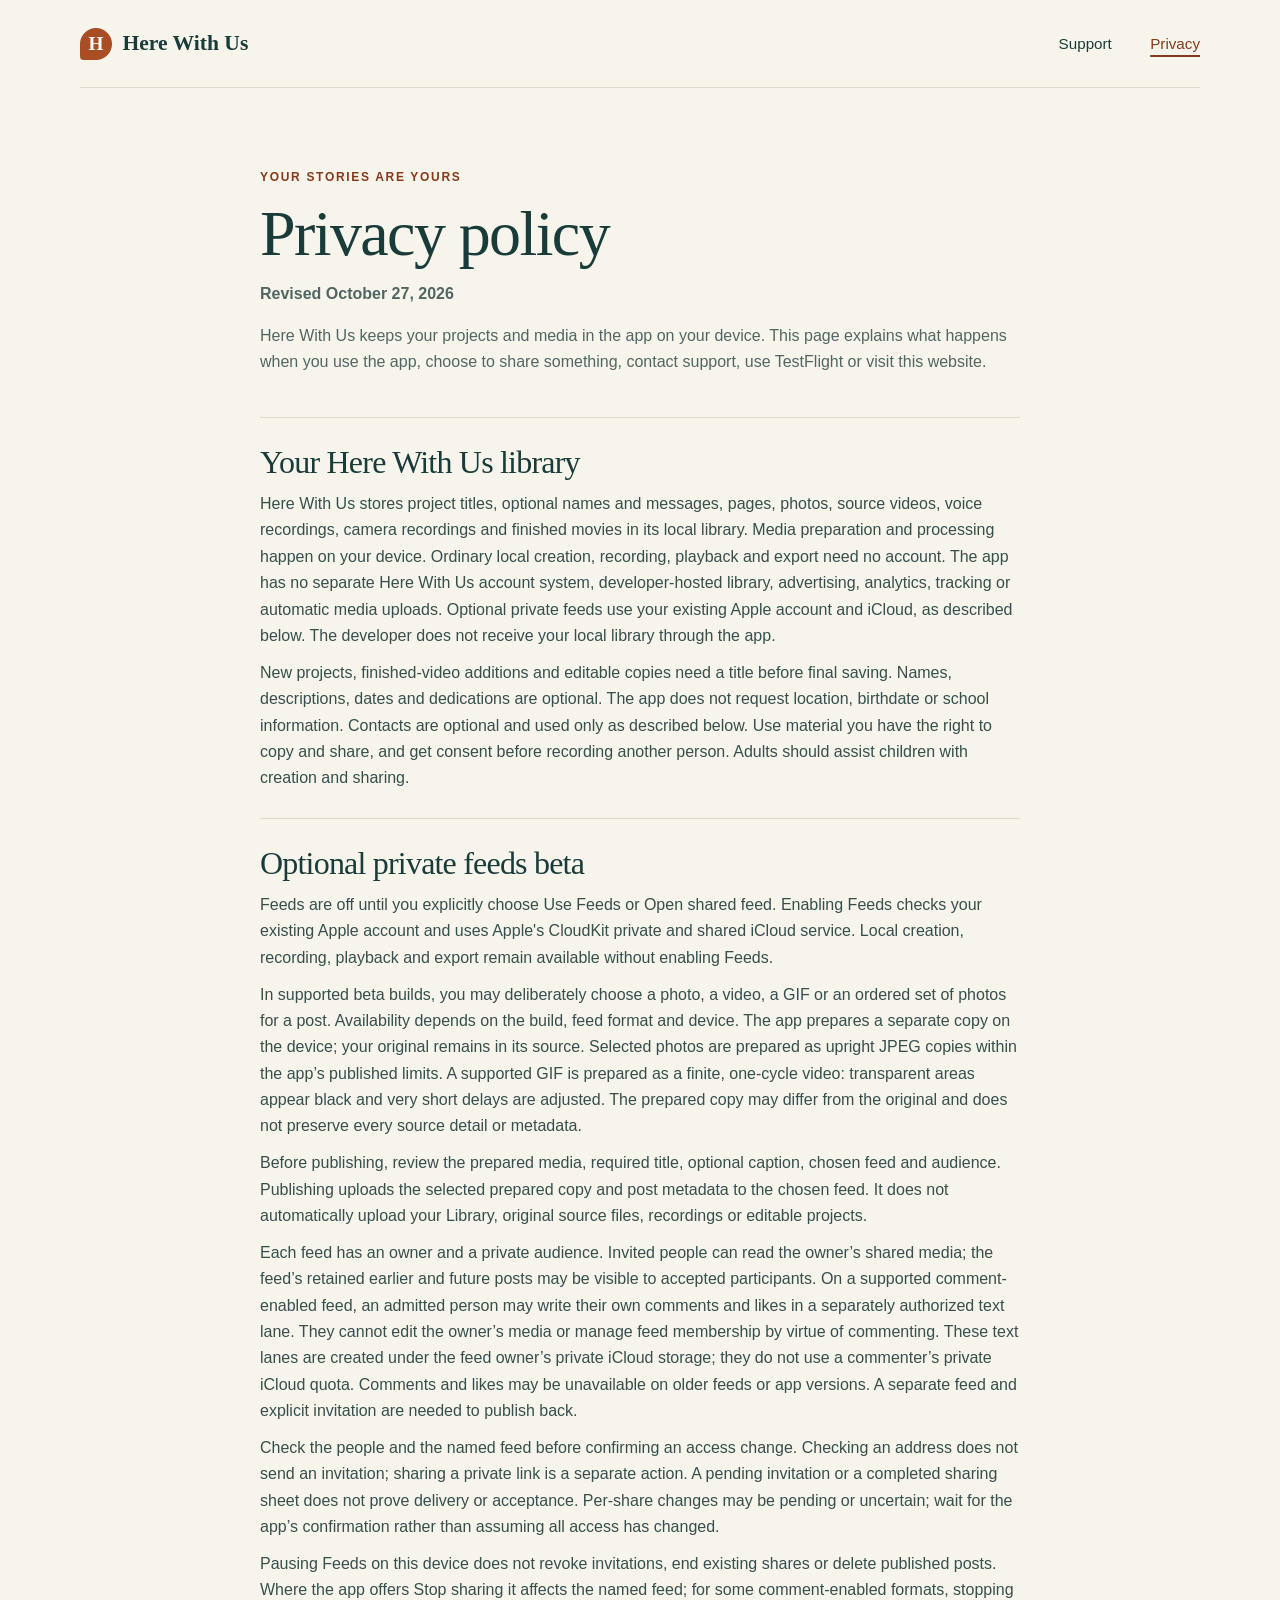
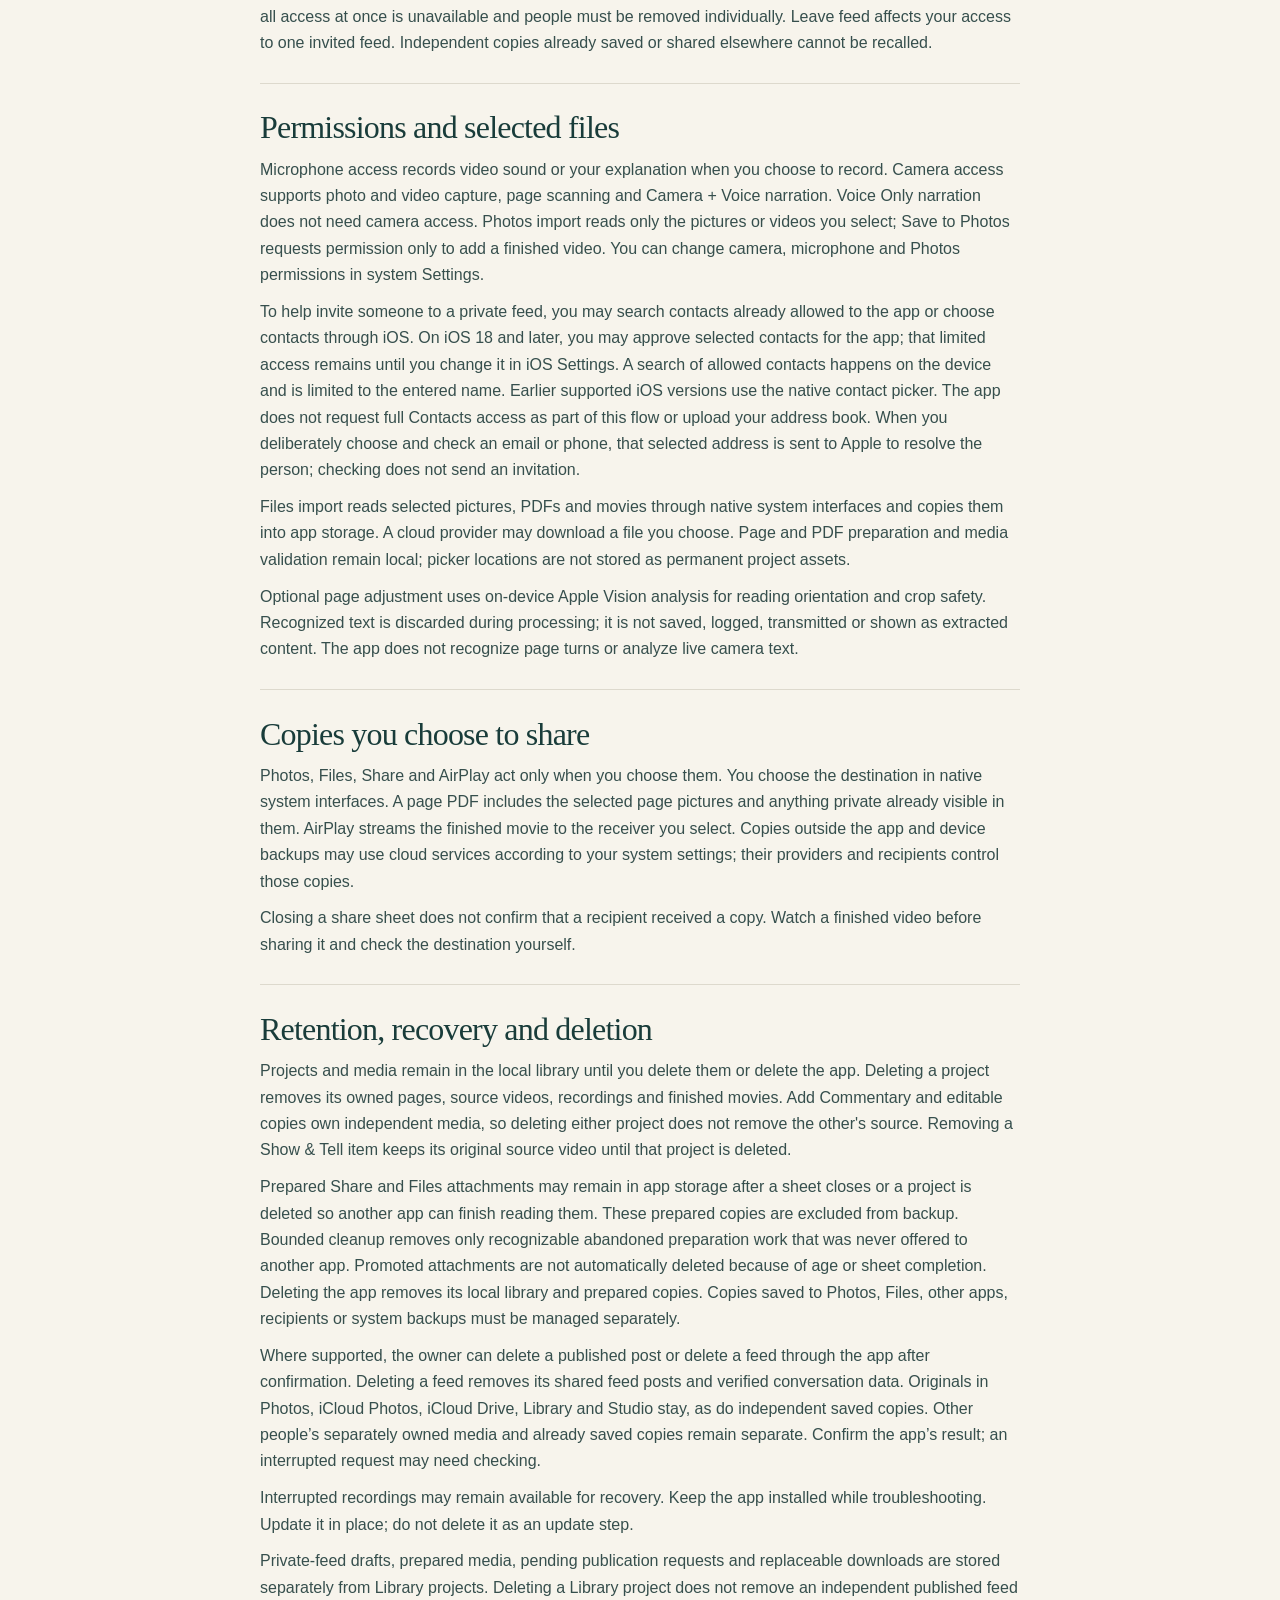
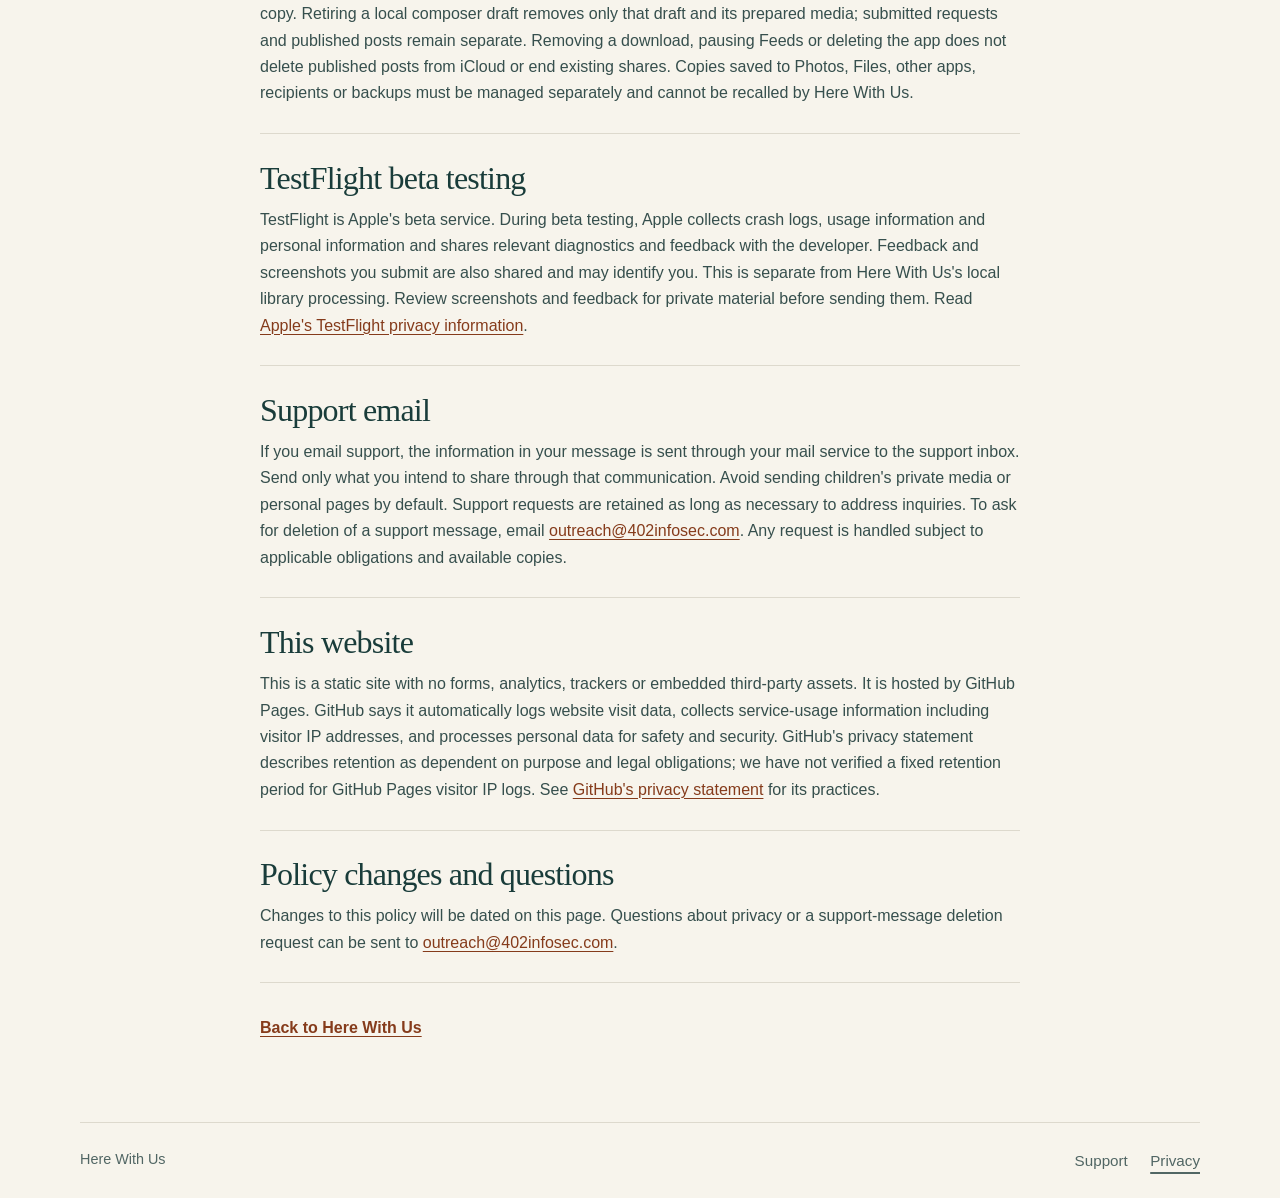
==== commit 67449c01: "Clarify selected Contacts and private feed data preservation" ====
--- a/privacy.html
+++ b/privacy.html
@@ -4,41 +4,44 @@
   <meta charset="utf-8">
   <meta name="viewport" content="width=device-width, initial-scale=1">
   <meta name="theme-color" content="#f7f4ec">
-  <meta name="description" content="How inTouch handles your on-device library, sharing choices, TestFlight feedback, support email and this website.">
-  <title>Privacy - inTouch</title>
+  <meta name="description" content="How Here With Us handles your on-device library, sharing choices, TestFlight feedback, support email and this website.">
+  <title>Privacy - Here With Us</title>
   <link rel="stylesheet" href="./styles.css">
 </head>
 <body>
   <a class="skip-link" href="#main">Skip to content</a>
   <header class="site-header">
-    <a class="wordmark" href="./index.html" aria-label="inTouch home"><span class="mark" aria-hidden="true">i</span> inTouch</a>
+    <a class="wordmark" href="./index.html" aria-label="Here With Us home"><span class="mark" aria-hidden="true">H</span> Here With Us</a>
     <nav aria-label="Main navigation"><a href="./support.html">Support</a><a href="./privacy.html" aria-current="page">Privacy</a></nav>
   </header>
   <main id="main" class="document">
     <div class="document-heading">
       <p class="eyebrow">Your stories are yours</p>
       <h1>Privacy policy</h1>
-      <p class="lede">Revised October 24, 2026</p>
-      <p>inTouch keeps your projects and media in the app on your device. This page explains what happens when you use the app, choose to share something, contact support, use TestFlight or visit this website.</p>
+      <p class="lede">Revised October 27, 2026</p>
+      <p>Here With Us keeps your projects and media in the app on your device. This page explains what happens when you use the app, choose to share something, contact support, use TestFlight or visit this website.</p>
     </div>
 
     <section>
-      <h2>Your inTouch library</h2>
-      <p>inTouch stores project titles, optional names and messages, pages, photos, source videos, voice recordings, camera recordings and finished movies in its local library. Media preparation and processing happen on your device. Ordinary local creation, recording, playback and export need no account. The app has no separate inTouch account system, developer-hosted library, advertising, analytics, tracking or automatic media uploads. Optional private feeds use your existing Apple account and iCloud, as described below. The developer does not receive your local library through the app.</p>
-      <p>New projects, finished-video additions and editable copies need a title. Names, descriptions, dates and dedications are optional. The app does not request contacts, location, birthdate or school information. Use material you have the right to copy and share, and get consent before recording another person. Adults should assist children with creation and sharing.</p>
+      <h2>Your Here With Us library</h2>
+      <p>Here With Us stores project titles, optional names and messages, pages, photos, source videos, voice recordings, camera recordings and finished movies in its local library. Media preparation and processing happen on your device. Ordinary local creation, recording, playback and export need no account. The app has no separate Here With Us account system, developer-hosted library, advertising, analytics, tracking or automatic media uploads. Optional private feeds use your existing Apple account and iCloud, as described below. The developer does not receive your local library through the app.</p>
+      <p>New projects, finished-video additions and editable copies need a title before final saving. Names, descriptions, dates and dedications are optional. The app does not request location, birthdate or school information. Contacts are optional and used only as described below. Use material you have the right to copy and share, and get consent before recording another person. Adults should assist children with creation and sharing.</p>
     </section>
 
     <section>
       <h2>Optional private feeds beta</h2>
       <p>Feeds are off until you explicitly choose Use Feeds or Open shared feed. Enabling Feeds checks your existing Apple account and uses Apple's CloudKit private and shared iCloud service. Local creation, recording, playback and export remain available without enabling Feeds.</p>
-      <p>A post uses one still picture you deliberately select from Photos or your local Library, or an app-generated sample. The native Photos picker supplies only the selected item without broad library access. Preparation creates an independent upright JPEG of at most 2,048 pixels on its longest edge and 2 MiB, preserves the complete picture's proportions and removes known source GPS and camera metadata. The original stays unchanged. Before Publish, you review the prepared picture, required title, optional caption, chosen feed and audience. Publishing uploads that selected prepared copy and its post metadata, including the feed's optional display name, to the chosen feed. It does not automatically upload your Library, original source files, recordings or editable projects.</p>
-      <p>Each invitation grants private, read-only access to one owner's feed, including its retained earlier posts and future posts. Membership can change after a post is published, and newly added members can access retained earlier posts. The recipient joins through Apple's native invitation acceptance. Accepting an invitation does not share the recipient's Library or create a reverse feed; publishing back requires a separate owned feed and explicit invitation.</p>
-      <p>Pausing Feeds on this device does not revoke an invitation, end an existing share or delete published cloud posts. Stop sharing changes access to one owned feed while retaining the owner's posts. Leave feed affects your access to one invited feed. Access changes must be learned by the app; independent copies already saved or shared elsewhere cannot be recalled.</p>
+      <p>In supported beta builds, you may deliberately choose a photo, a video, a GIF or an ordered set of photos for a post. Availability depends on the build, feed format and device. The app prepares a separate copy on the device; your original remains in its source. Selected photos are prepared as upright JPEG copies within the app’s published limits. A supported GIF is prepared as a finite, one-cycle video: transparent areas appear black and very short delays are adjusted. The prepared copy may differ from the original and does not preserve every source detail or metadata.</p>
+      <p>Before publishing, review the prepared media, required title, optional caption, chosen feed and audience. Publishing uploads the selected prepared copy and post metadata to the chosen feed. It does not automatically upload your Library, original source files, recordings or editable projects.</p>
+      <p>Each feed has an owner and a private audience. Invited people can read the owner’s shared media; the feed’s retained earlier and future posts may be visible to accepted participants. On a supported comment-enabled feed, an admitted person may write their own comments and likes in a separately authorized text lane. They cannot edit the owner’s media or manage feed membership by virtue of commenting. These text lanes are created under the feed owner’s private iCloud storage; they do not use a commenter’s private iCloud quota. Comments and likes may be unavailable on older feeds or app versions. A separate feed and explicit invitation are needed to publish back.</p>
+      <p>Check the people and the named feed before confirming an access change. Checking an address does not send an invitation; sharing a private link is a separate action. A pending invitation or a completed sharing sheet does not prove delivery or acceptance. Per-share changes may be pending or uncertain; wait for the app’s confirmation rather than assuming all access has changed.</p>
+      <p>Pausing Feeds on this device does not revoke invitations, end existing shares or delete published posts. Where the app offers Stop sharing it affects the named feed; for some comment-enabled formats, stopping all access at once is unavailable and people must be removed individually. Leave feed affects your access to one invited feed. Independent copies already saved or shared elsewhere cannot be recalled.</p>
     </section>
 
     <section>
       <h2>Permissions and selected files</h2>
       <p>Microphone access records video sound or your explanation when you choose to record. Camera access supports photo and video capture, page scanning and Camera + Voice narration. Voice Only narration does not need camera access. Photos import reads only the pictures or videos you select; Save to Photos requests permission only to add a finished video. You can change camera, microphone and Photos permissions in system Settings.</p>
+      <p>To help invite someone to a private feed, you may search contacts already allowed to the app or choose contacts through iOS. On iOS 18 and later, you may approve selected contacts for the app; that limited access remains until you change it in iOS Settings. A search of allowed contacts happens on the device and is limited to the entered name. Earlier supported iOS versions use the native contact picker. The app does not request full Contacts access as part of this flow or upload your address book. When you deliberately choose and check an email or phone, that selected address is sent to Apple to resolve the person; checking does not send an invitation.</p>
       <p>Files import reads selected pictures, PDFs and movies through native system interfaces and copies them into app storage. A cloud provider may download a file you choose. Page and PDF preparation and media validation remain local; picker locations are not stored as permanent project assets.</p>
       <p>Optional page adjustment uses on-device Apple Vision analysis for reading orientation and crop safety. Recognized text is discarded during processing; it is not saved, logged, transmitted or shown as extracted content. The app does not recognize page turns or analyze live camera text.</p>
     </section>
@@ -53,13 +56,14 @@
       <h2>Retention, recovery and deletion</h2>
       <p>Projects and media remain in the local library until you delete them or delete the app. Deleting a project removes its owned pages, source videos, recordings and finished movies. Add Commentary and editable copies own independent media, so deleting either project does not remove the other's source. Removing a Show &amp; Tell item keeps its original source video until that project is deleted.</p>
       <p>Prepared Share and Files attachments may remain in app storage after a sheet closes or a project is deleted so another app can finish reading them. These prepared copies are excluded from backup. Bounded cleanup removes only recognizable abandoned preparation work that was never offered to another app. Promoted attachments are not automatically deleted because of age or sheet completion. Deleting the app removes its local library and prepared copies. Copies saved to Photos, Files, other apps, recipients or system backups must be managed separately.</p>
+      <p>Where supported, the owner can delete a published post or delete a feed through the app after confirmation. Deleting a feed removes its shared feed posts and verified conversation data. Originals in Photos, iCloud Photos, iCloud Drive, Library and Studio stay, as do independent saved copies. Other people’s separately owned media and already saved copies remain separate. Confirm the app’s result; an interrupted request may need checking.</p>
       <p>Interrupted recordings may remain available for recovery. Keep the app installed while troubleshooting. Update it in place; do not delete it as an update step.</p>
-      <p>Private-feed drafts, prepared pictures, pending publication requests and replaceable downloads are stored separately from Library projects. Deleting a Library project does not remove an independent published feed copy. Retiring a local composer draft removes only that draft and its prepared picture; submitted requests and published posts remain separate. Removing a download, pausing Feeds or deleting the app does not delete published posts from iCloud or end existing shares. Copies saved to Photos, Files, other apps, recipients or backups must be managed separately and cannot be recalled by inTouch.</p>
+      <p>Private-feed drafts, prepared media, pending publication requests and replaceable downloads are stored separately from Library projects. Deleting a Library project does not remove an independent published feed copy. Retiring a local composer draft removes only that draft and its prepared media; submitted requests and published posts remain separate. Removing a download, pausing Feeds or deleting the app does not delete published posts from iCloud or end existing shares. Copies saved to Photos, Files, other apps, recipients or backups must be managed separately and cannot be recalled by Here With Us.</p>
     </section>
 
     <section>
       <h2>TestFlight beta testing</h2>
-      <p>TestFlight is Apple's beta service. During beta testing, Apple collects crash logs, usage information and personal information and shares relevant diagnostics and feedback with the developer. Feedback and screenshots you submit are also shared and may identify you. This is separate from inTouch's local library processing. Review screenshots and feedback for private material before sending them. Read <a href="https://www.apple.com/legal/privacy/data/en/test-flight/" rel="noreferrer">Apple's TestFlight privacy information</a>.</p>
+      <p>TestFlight is Apple's beta service. During beta testing, Apple collects crash logs, usage information and personal information and shares relevant diagnostics and feedback with the developer. Feedback and screenshots you submit are also shared and may identify you. This is separate from Here With Us's local library processing. Review screenshots and feedback for private material before sending them. Read <a href="https://www.apple.com/legal/privacy/data/en/test-flight/" rel="noreferrer">Apple's TestFlight privacy information</a>.</p>
     </section>
 
     <section>
@@ -76,9 +80,9 @@
       <h2>Policy changes and questions</h2>
       <p>Changes to this policy will be dated on this page. Questions about privacy or a support-message deletion request can be sent to <a href="mailto:outreach@402infosec.com">outreach@402infosec.com</a>.</p>
     </section>
-    <p class="back-link"><a href="./index.html">Back to inTouch</a></p>
+    <p class="back-link"><a href="./index.html">Back to Here With Us</a></p>
   </main>
-  <footer class="site-footer"><span>inTouch</span><nav aria-label="Footer navigation"><a href="./support.html">Support</a><a href="./privacy.html" aria-current="page">Privacy</a></nav></footer>
+  <footer class="site-footer"><span>Here With Us</span><nav aria-label="Footer navigation"><a href="./support.html">Support</a><a href="./privacy.html" aria-current="page">Privacy</a></nav></footer>
 </body>
 </html>
-
+
